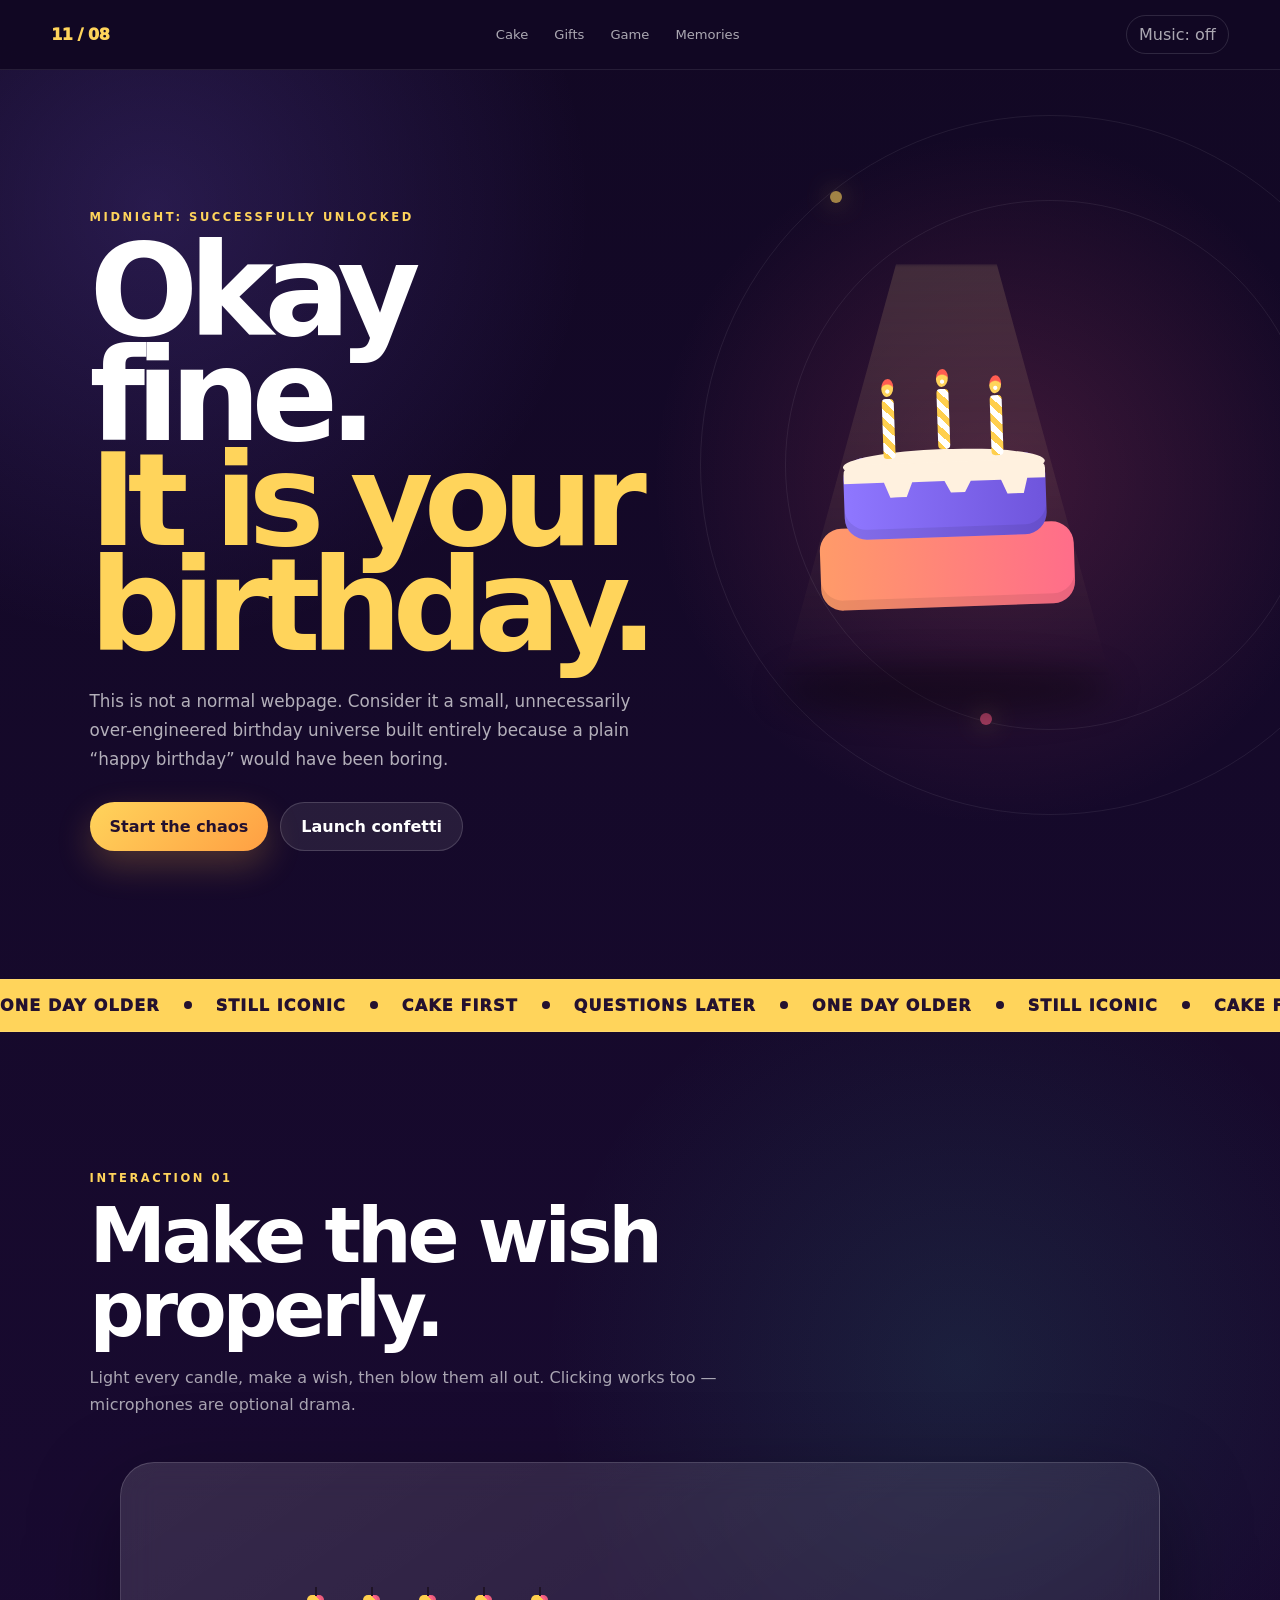
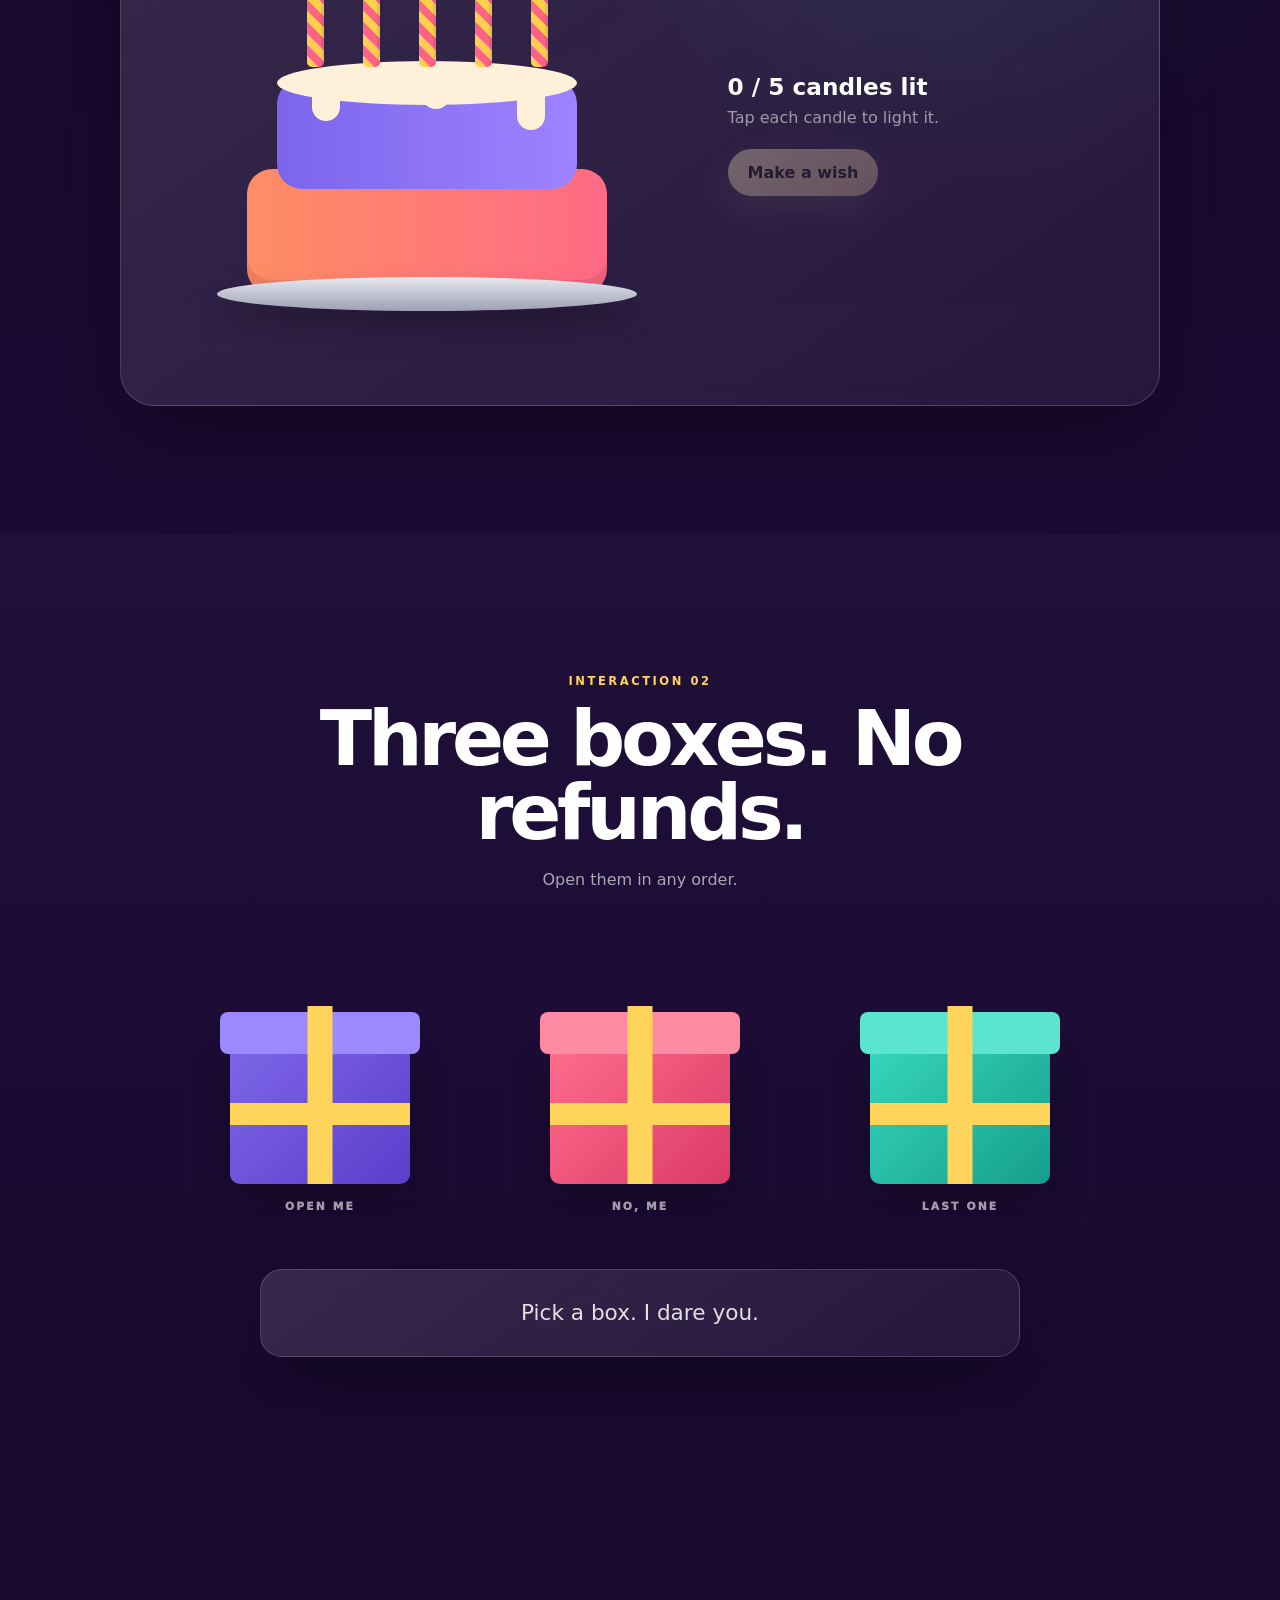
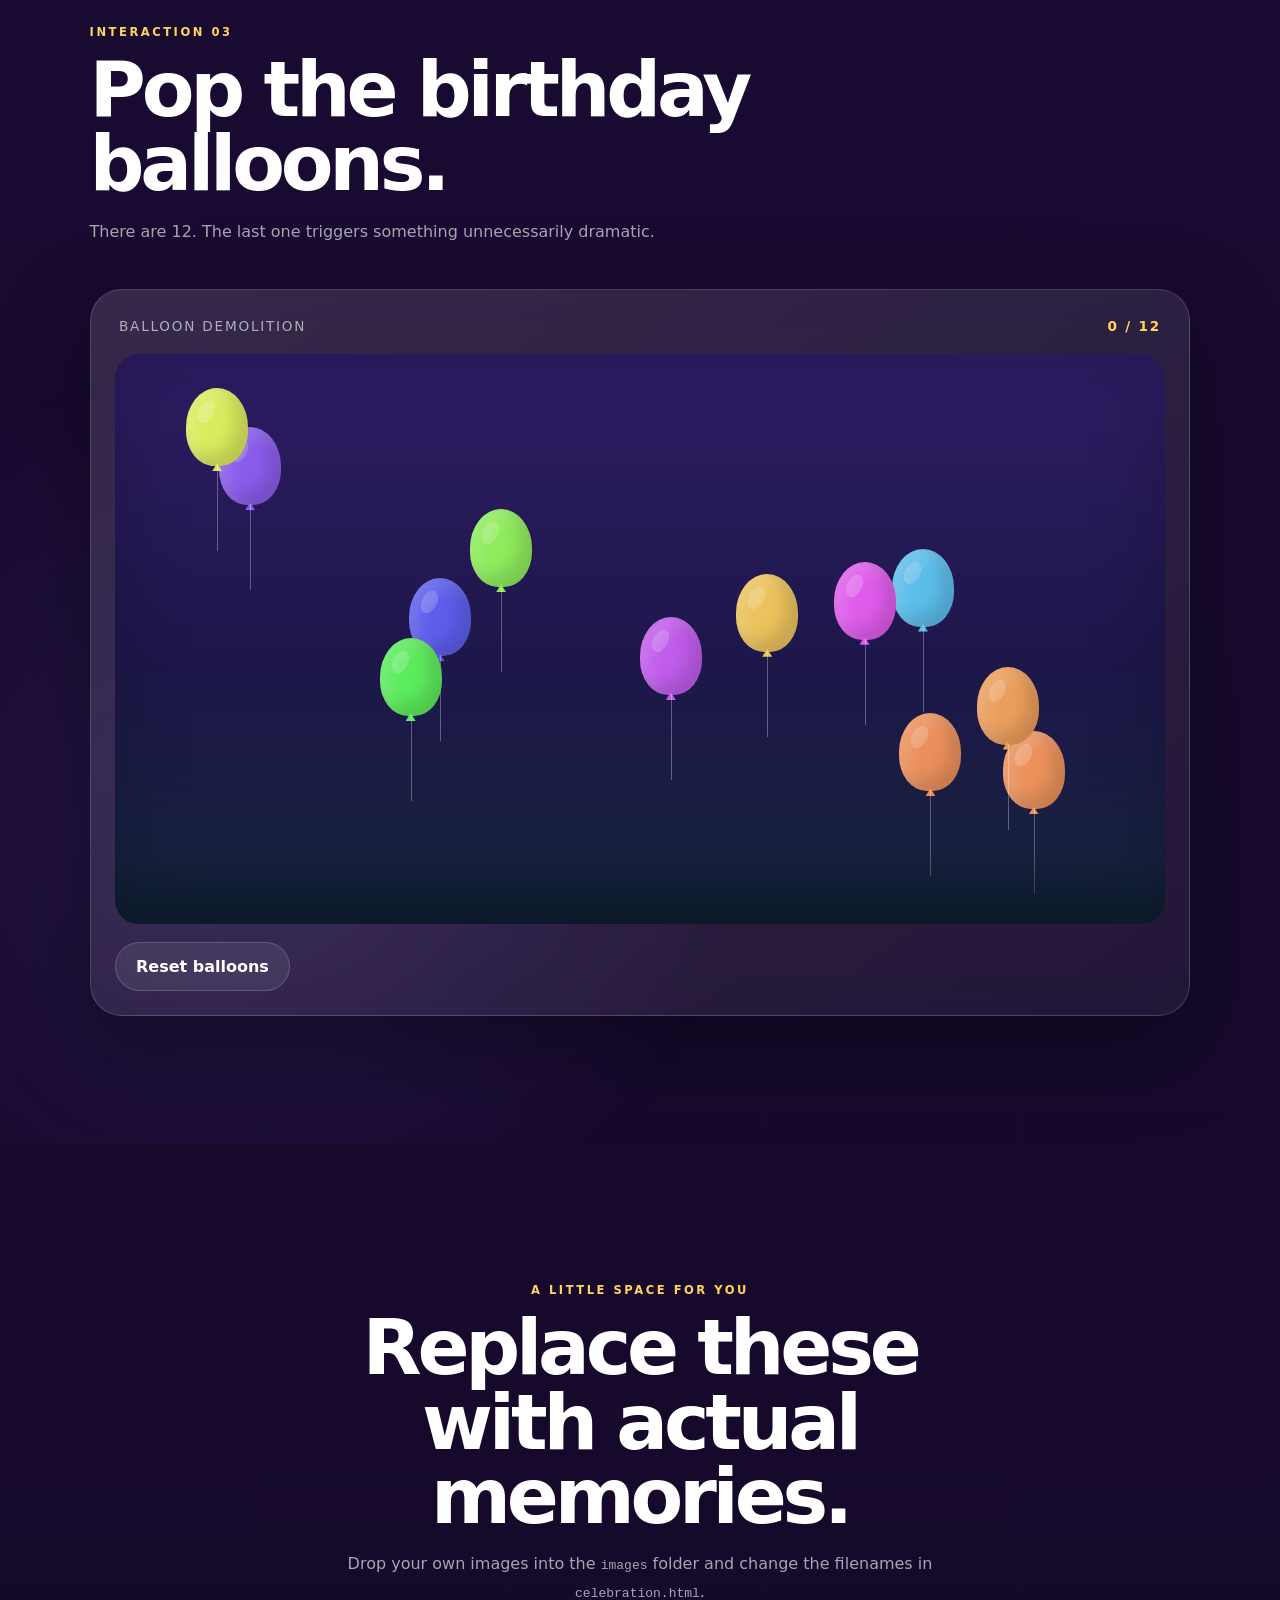
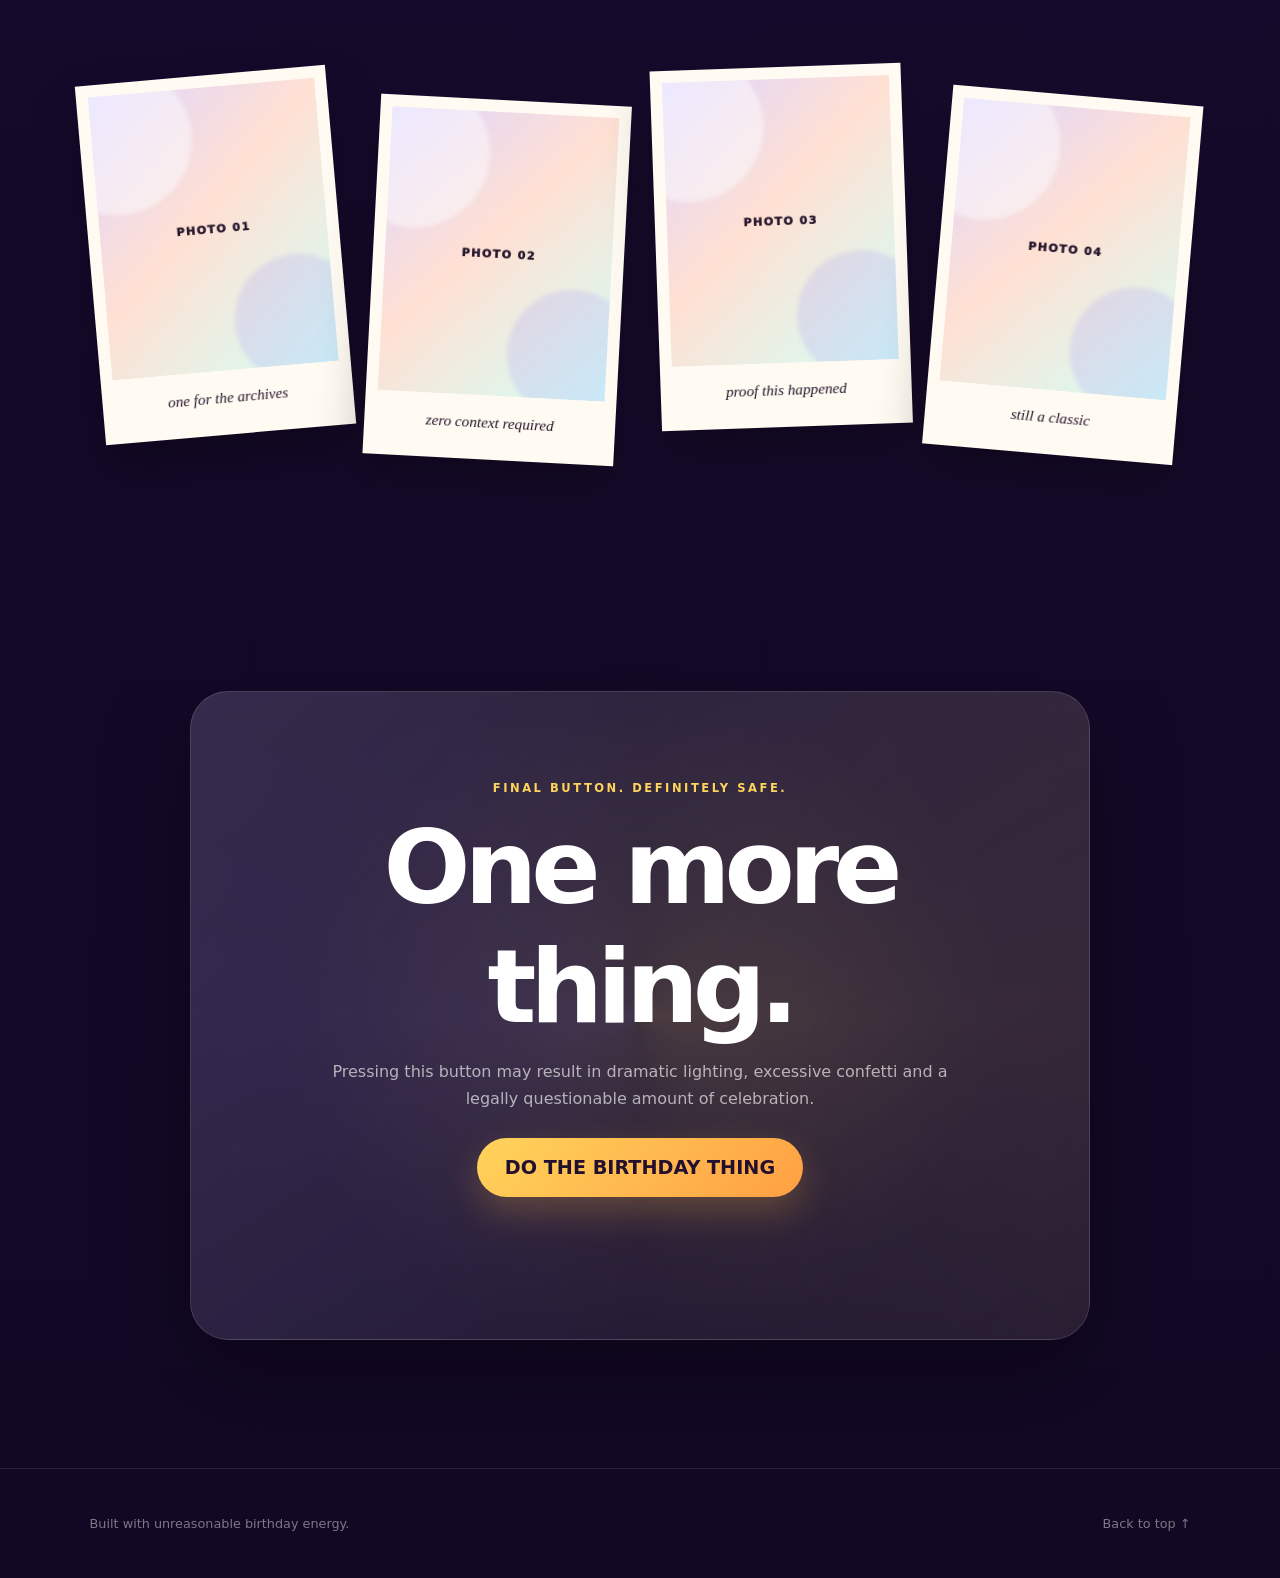
==== celebration.html @ d5729c31 "Add files via upload" ====
<!doctype html>
<html lang="en">
<head>
  <meta charset="utf-8" />
  <meta name="viewport" content="width=device-width, initial-scale=1" />
  <meta name="theme-color" content="#120824" />
  <title>Let's Celebrate</title>
  <link rel="stylesheet" href="styles.css" />
</head>
<body class="celebration-page">
  <canvas id="confettiCanvas" class="confetti-canvas" aria-hidden="true"></canvas>

  <div class="curtain" id="curtain" aria-hidden="true">
    <div class="curtain-panel curtain-panel--left"></div>
    <div class="curtain-panel curtain-panel--right"></div>
    <div class="curtain-center">
      <div class="curtain-badge">11 · 08 · 2026</div>
      <div class="curtain-title">THE PARTY IS READY</div>
    </div>
  </div>

  <header class="party-nav">
    <a class="mini-brand" href="#top">11 / 08</a>
    <nav>
      <a href="#cake">Cake</a>
      <a href="#gifts">Gifts</a>
      <a href="#game">Game</a>
      <a href="#memories">Memories</a>
    </nav>
    <button id="partyMusicButton" class="mini-music" type="button">Music: off</button>
  </header>

  <main id="top">
    <section class="hero-section section-pad">
      <div class="hero-orbit" aria-hidden="true">
        <span class="orbit-ring orbit-ring--1"></span>
        <span class="orbit-ring orbit-ring--2"></span>
        <span class="orbit-dot orbit-dot--1"></span>
        <span class="orbit-dot orbit-dot--2"></span>
        <span class="orbit-dot orbit-dot--3"></span>
      </div>
      <div class="hero-copy">
        <p class="eyebrow">MIDNIGHT: SUCCESSFULLY UNLOCKED</p>
        <h1>Okay fine.<br><span>It is your birthday.</span></h1>
        <p class="hero-text">This is not a normal webpage. Consider it a small, unnecessarily over-engineered birthday universe built entirely because a plain “happy birthday” would have been boring.</p>
        <div class="hero-actions">
          <a class="button button--primary" href="#cake">Start the chaos</a>
          <button class="button button--secondary" id="heroConfettiButton" type="button">Launch confetti</button>
        </div>
      </div>

      <div class="hero-cake-scene" aria-hidden="true">
        <div class="spotlight"></div>
        <div class="display-cake">
          <div class="cake-top"></div>
          <div class="cake-layer cake-layer--1"></div>
          <div class="cake-layer cake-layer--2"></div>
          <div class="cake-icing"></div>
          <div class="cake-candle candle-a"><i></i></div>
          <div class="cake-candle candle-b"><i></i></div>
          <div class="cake-candle candle-c"><i></i></div>
        </div>
        <div class="cake-shadow"></div>
      </div>
    </section>

    <section class="marquee-strip" aria-label="Birthday marquee">
      <div class="marquee-track">
        <span>ONE DAY OLDER</span><i></i><span>STILL ICONIC</span><i></i><span>CAKE FIRST</span><i></i><span>QUESTIONS LATER</span><i></i>
        <span>ONE DAY OLDER</span><i></i><span>STILL ICONIC</span><i></i><span>CAKE FIRST</span><i></i><span>QUESTIONS LATER</span><i></i>
      </div>
    </section>

    <section class="section-pad cake-section" id="cake">
      <div class="section-heading">
        <p class="eyebrow">INTERACTION 01</p>
        <h2>Make the wish properly.</h2>
        <p>Light every candle, make a wish, then blow them all out. Clicking works too — microphones are optional drama.</p>
      </div>

      <div class="interactive-cake-card glass-card">
        <div class="big-cake" id="bigCake" aria-label="Interactive birthday cake">
          <div class="big-cake-candles">
            <button class="interactive-candle" data-candle="0" aria-label="Candle 1"><span class="wick"></span><span class="flame"></span></button>
            <button class="interactive-candle" data-candle="1" aria-label="Candle 2"><span class="wick"></span><span class="flame"></span></button>
            <button class="interactive-candle" data-candle="2" aria-label="Candle 3"><span class="wick"></span><span class="flame"></span></button>
            <button class="interactive-candle" data-candle="3" aria-label="Candle 4"><span class="wick"></span><span class="flame"></span></button>
            <button class="interactive-candle" data-candle="4" aria-label="Candle 5"><span class="wick"></span><span class="flame"></span></button>
          </div>
          <div class="big-cake-top"></div>
          <div class="big-cake-middle"><span class="drip drip-1"></span><span class="drip drip-2"></span><span class="drip drip-3"></span></div>
          <div class="big-cake-bottom"></div>
          <div class="big-cake-plate"></div>
        </div>
        <div class="cake-controls">
          <div>
            <strong id="candleStatus">0 / 5 candles lit</strong>
            <span>Tap each candle to light it.</span>
          </div>
          <button class="button button--primary" id="wishButton" type="button" disabled>Make a wish</button>
        </div>
      </div>
    </section>

    <section class="section-pad gift-section" id="gifts">
      <div class="section-heading section-heading--center">
        <p class="eyebrow">INTERACTION 02</p>
        <h2>Three boxes. No refunds.</h2>
        <p>Open them in any order.</p>
      </div>

      <div class="gift-grid">
        <button class="reveal-gift" data-message="May this year bring you the kind of happiness that makes ordinary Tuesdays feel suspiciously good.">
          <span class="gift-lid"></span><span class="gift-box-body"></span><span class="gift-ribbon-v"></span><span class="gift-ribbon-h"></span>
          <span class="gift-label">OPEN ME</span>
        </button>
        <button class="reveal-gift" data-message="May every plan that deserves to work, work — and every terrible idea at least become a great story.">
          <span class="gift-lid"></span><span class="gift-box-body"></span><span class="gift-ribbon-v"></span><span class="gift-ribbon-h"></span>
          <span class="gift-label">NO, ME</span>
        </button>
        <button class="reveal-gift" data-message="And obviously: more cake, more trips, more wins, more laughter and significantly fewer boring people.">
          <span class="gift-lid"></span><span class="gift-box-body"></span><span class="gift-ribbon-v"></span><span class="gift-ribbon-h"></span>
          <span class="gift-label">LAST ONE</span>
        </button>
      </div>
      <div class="gift-message glass-card" id="giftMessage">Pick a box. I dare you.</div>
    </section>

    <section class="section-pad game-section" id="game">
      <div class="section-heading">
        <p class="eyebrow">INTERACTION 03</p>
        <h2>Pop the birthday balloons.</h2>
        <p>There are 12. The last one triggers something unnecessarily dramatic.</p>
      </div>
      <div class="balloon-game glass-card">
        <div class="game-topline"><span>Balloon demolition</span><strong id="popCounter">0 / 12</strong></div>
        <div id="balloonArena" class="balloon-arena" aria-label="Balloon popping game"></div>
        <button class="button button--secondary" id="resetBalloons" type="button">Reset balloons</button>
      </div>
    </section>

    <section class="section-pad memories-section" id="memories">
      <div class="section-heading section-heading--center">
        <p class="eyebrow">A LITTLE SPACE FOR YOU</p>
        <h2>Replace these with actual memories.</h2>
        <p>Drop your own images into the <code>images</code> folder and change the filenames in <code>celebration.html</code>.</p>
      </div>

      <div class="polaroid-wall">
        <figure class="polaroid tilt-card polaroid--1">
          <div class="photo-placeholder"><span>PHOTO 01</span></div>
          <figcaption>one for the archives</figcaption>
        </figure>
        <figure class="polaroid tilt-card polaroid--2">
          <div class="photo-placeholder"><span>PHOTO 02</span></div>
          <figcaption>zero context required</figcaption>
        </figure>
        <figure class="polaroid tilt-card polaroid--3">
          <div class="photo-placeholder"><span>PHOTO 03</span></div>
          <figcaption>proof this happened</figcaption>
        </figure>
        <figure class="polaroid tilt-card polaroid--4">
          <div class="photo-placeholder"><span>PHOTO 04</span></div>
          <figcaption>still a classic</figcaption>
        </figure>
      </div>
    </section>

    <section class="section-pad finale-section">
      <div class="finale-card glass-card">
        <p class="eyebrow">FINAL BUTTON. DEFINITELY SAFE.</p>
        <h2>One more thing.</h2>
        <p>Pressing this button may result in dramatic lighting, excessive confetti and a legally questionable amount of celebration.</p>
        <button class="button button--primary button--giant" id="finaleButton" type="button">DO THE BIRTHDAY THING</button>
        <div class="finale-message" id="finaleMessage" aria-live="polite"></div>
      </div>
    </section>
  </main>

  <footer class="party-footer">
    <span>Built with unreasonable birthday energy.</span>
    <a href="#top">Back to top ↑</a>
  </footer>

  <script src="config.js"></script>
  <script src="shared.js"></script>
  <script src="celebration.js"></script>
</body>
</html>
---- styles.css ----
:root{
  --bg:#120824;
  --bg2:#21134a;
  --paper:#fffaf2;
  --ink:#180e2a;
  --yellow:#ffd45b;
  --pink:#ff5d84;
  --purple:#8a6cff;
  --mint:#42dec4;
  --orange:#ff9357;
  --glass:rgba(255,255,255,.10);
  --line:rgba(255,255,255,.18);
  --shadow:0 30px 90px rgba(0,0,0,.35);
  --radius:28px;
}
*{box-sizing:border-box}
html{scroll-behavior:smooth}
body{margin:0;font-family:Inter,ui-sans-serif,system-ui,-apple-system,BlinkMacSystemFont,"Segoe UI",sans-serif;background:var(--bg);color:white;overflow-x:hidden}
button,a{font:inherit}
button{border:0}
a{color:inherit;text-decoration:none}
.no-scroll{overflow:hidden}
.ambient-canvas,.confetti-canvas{position:fixed;inset:0;pointer-events:none;z-index:2}
.confetti-canvas{z-index:90}
.glass-card{background:linear-gradient(145deg,rgba(255,255,255,.13),rgba(255,255,255,.055));border:1px solid rgba(255,255,255,.16);box-shadow:var(--shadow);backdrop-filter:blur(18px);-webkit-backdrop-filter:blur(18px)}
.eyebrow{font-size:.72rem;font-weight:900;letter-spacing:.22em;text-transform:uppercase;color:var(--yellow)}
.button{display:inline-flex;align-items:center;justify-content:center;gap:.75rem;border-radius:999px;padding:14px 20px;font-weight:850;cursor:pointer;transition:transform .2s ease,box-shadow .2s ease,opacity .2s ease,background .2s ease;position:relative;overflow:hidden}
.button:hover:not(:disabled){transform:translateY(-3px)}
.button:active:not(:disabled){transform:translateY(0) scale(.98)}
.button--primary{background:linear-gradient(135deg,var(--yellow),#ff9f43);color:#23102f;box-shadow:0 14px 35px rgba(255,181,65,.24)}
.button--secondary{background:rgba(255,255,255,.08);border:1px solid rgba(255,255,255,.16);color:white}
.button:disabled{opacity:.38;cursor:not-allowed;filter:saturate(.3)}
.button-dot{width:9px;height:9px;border-radius:50%;background:var(--pink);box-shadow:0 0 0 5px rgba(255,93,132,.12)}
.music-on .button-dot{background:var(--mint);box-shadow:0 0 0 5px rgba(66,222,196,.14),0 0 18px rgba(66,222,196,.6)}
.button-arrow{font-size:1.2em;transition:transform .2s ease}.button:hover .button-arrow{transform:translateX(4px)}

/* Landing */
.landing-page{min-height:100vh;background:radial-gradient(circle at 15% 20%,rgba(138,108,255,.28),transparent 35%),radial-gradient(circle at 85% 75%,rgba(255,93,132,.18),transparent 35%),linear-gradient(135deg,#0e071c,#171037 55%,#251052)}
.landing-page:before{content:"";position:fixed;inset:0;background-image:radial-gradient(rgba(255,255,255,.16) 1px,transparent 1px);background-size:28px 28px;mask-image:linear-gradient(to bottom,rgba(0,0,0,.45),transparent 80%)}
.landing-shell{min-height:100vh;display:grid;place-items:center;padding:32px;position:relative;z-index:5}
.countdown-card{width:min(900px,94vw);text-align:center;border-radius:34px;padding:clamp(30px,5vw,64px);position:relative;overflow:hidden}
.countdown-card:after{content:"";position:absolute;width:220px;height:220px;border-radius:50%;background:rgba(255,212,91,.15);filter:blur(45px);right:-70px;top:-70px;pointer-events:none}
.countdown-card h1{font-size:clamp(2.5rem,7vw,6.4rem);line-height:.92;margin:.25em auto .2em;max-width:12ch;letter-spacing:-.07em}
.subcopy{max-width:620px;margin:0 auto 30px;color:rgba(255,255,255,.7);font-size:clamp(.95rem,2vw,1.1rem);line-height:1.6}
.countdown{display:flex;justify-content:center;align-items:center;gap:10px;margin:26px auto 30px}
.time-card{width:min(145px,18vw);aspect-ratio:1/.95;border:1px solid rgba(255,255,255,.14);border-radius:22px;background:rgba(10,5,28,.42);display:flex;flex-direction:column;align-items:center;justify-content:center;box-shadow:inset 0 1px 0 rgba(255,255,255,.08)}
.time-card strong{font-size:clamp(2rem,6vw,4.4rem);line-height:1;font-variant-numeric:tabular-nums;letter-spacing:-.05em}.time-card span{margin-top:8px;text-transform:uppercase;letter-spacing:.17em;font-size:.63rem;color:rgba(255,255,255,.55);font-weight:800}
.time-separator{font-size:clamp(1.4rem,4vw,3rem);font-weight:900;color:var(--yellow);transform:translateY(-8px)}
.actions{display:flex;justify-content:center;gap:12px;flex-wrap:wrap}.lock-note{margin-top:22px;font-size:.78rem;color:rgba(255,255,255,.55);display:flex;align-items:center;justify-content:center;gap:8px}
.tiny-lock{width:9px;height:8px;border:1.5px solid currentColor;border-radius:2px;position:relative}.tiny-lock:before{content:"";position:absolute;width:6px;height:6px;border:1.5px solid currentColor;border-bottom:0;border-radius:6px 6px 0 0;left:0;right:0;margin:auto;top:-7px}.live-dot{width:7px;height:7px;background:var(--mint);border-radius:50%;box-shadow:0 0 14px var(--mint)}
.locked-shake{animation:shake .4s ease}@keyframes shake{25%{transform:translateX(-5px)}50%{transform:translateX(5px)}75%{transform:translateX(-3px)}}
.mouse-hint{position:absolute;bottom:22px;left:50%;transform:translateX(-50%);font-size:.65rem;text-transform:uppercase;letter-spacing:.16em;color:rgba(255,255,255,.38);display:flex;align-items:center;gap:10px}.mouse-hint i{width:40px;height:1px;background:currentColor;position:relative}.mouse-hint i:after{content:"";position:absolute;width:5px;height:5px;border-top:1px solid currentColor;border-right:1px solid currentColor;right:0;top:-2px;transform:rotate(45deg)}
.decor-layer{position:fixed;inset:0;pointer-events:none;overflow:hidden}.decor-layer--back{z-index:1}.decor-layer--front{z-index:7}.balloon{position:absolute;width:70px;height:84px;border-radius:50% 50% 46% 46%;box-shadow:inset -14px -12px 20px rgba(0,0,0,.15),inset 12px 10px 20px rgba(255,255,255,.15);animation:float 7s ease-in-out infinite}.balloon:after{content:"";position:absolute;width:2px;height:120px;background:rgba(255,255,255,.25);left:50%;top:82px;transform-origin:top;animation:stringSway 3s ease-in-out infinite}.balloon span{position:absolute;width:12px;height:8px;bottom:-5px;left:50%;transform:translateX(-50%);background:inherit;clip-path:polygon(50% 0,100% 100%,0 100%)}.balloon--a{background:#ff5d84;left:4%;top:12%;transform:rotate(-8deg)}.balloon--b{background:#8a6cff;right:5%;top:15%;animation-delay:-2s}.balloon--c{background:#42dec4;left:8%;bottom:8%;animation-delay:-4s;scale:.78}.balloon--d{background:#ffd45b;right:8%;bottom:5%;animation-delay:-1s;scale:.85}@keyframes float{0%,100%{translate:0 0}50%{translate:0 -22px}}@keyframes stringSway{0%,100%{transform:rotate(-4deg)}50%{transform:rotate(6deg)}}
.ribbon{position:absolute;width:14px;height:260px;border-radius:50%;border-left:4px solid currentColor;transform:rotate(20deg)}.ribbon--a{color:var(--yellow);left:18%;top:-70px}.ribbon--b{color:var(--mint);right:18%;bottom:-70px;transform:rotate(205deg)}
.party-hat{position:absolute;width:70px;height:90px;background:linear-gradient(135deg,var(--yellow),var(--orange));clip-path:polygon(50% 0,100% 100%,0 100%);right:20%;top:4%;transform:rotate(18deg);opacity:.8}.party-hat:after{content:"";position:absolute;bottom:5px;left:8px;right:8px;height:10px;border-radius:10px;background:var(--pink)}.party-hat i{position:absolute;width:18px;height:18px;background:white;border-radius:50%;left:26px;top:6px}
.gift{position:absolute;width:70px;height:58px;background:var(--purple);bottom:12%;left:18%;border-radius:5px;transform:rotate(-10deg);box-shadow:0 12px 30px rgba(0,0,0,.2)}.gift:before{content:"";position:absolute;left:-5px;right:-5px;height:12px;top:-9px;background:#a998ff;border-radius:4px}.gift i{position:absolute;width:10px;height:100%;background:var(--yellow);left:30px}.gift b{position:absolute;width:100%;height:9px;background:var(--yellow);top:24px}.gift--b{left:auto;right:15%;top:43%;bottom:auto;background:var(--pink);transform:rotate(11deg) scale(.8)}
.streamer{position:absolute;width:150px;height:150px;border:8px solid transparent;border-top-color:currentColor;border-radius:50%;opacity:.5}.streamer--a{left:-40px;top:45%;color:var(--pink);transform:rotate(65deg)}.streamer--b{right:-50px;top:38%;color:var(--mint);transform:rotate(-20deg)}.streamer--c{left:45%;bottom:-100px;color:var(--yellow)}

/* Celebration nav & curtain */
.celebration-page{background:linear-gradient(180deg,#120824 0%,#1b0b35 35%,#120824 100%)}
.curtain{position:fixed;inset:0;z-index:1000;display:grid;place-items:center;overflow:hidden;background:#13051e}.curtain-panel{position:absolute;top:0;bottom:0;width:51%;background:repeating-linear-gradient(90deg,#6c1036 0 12%,#8f1747 12% 24%,#5d0d30 24% 36%);box-shadow:inset -20px 0 50px rgba(0,0,0,.35);transition:transform 1.4s cubic-bezier(.75,0,.18,1)}.curtain-panel--left{left:0}.curtain-panel--right{right:0;transform:scaleX(-1)}.curtain.open .curtain-panel--left{transform:translateX(-100%)}.curtain.open .curtain-panel--right{transform:scaleX(-1) translateX(-100%)}.curtain-center{z-index:2;text-align:center;transition:opacity .5s ease .35s,transform .5s ease .35s}.curtain.open .curtain-center{opacity:0;transform:scale(.9)}.curtain-badge{display:inline-block;border:1px solid rgba(255,255,255,.35);border-radius:999px;padding:8px 12px;font-size:.7rem;letter-spacing:.18em}.curtain-title{font-weight:950;font-size:clamp(2rem,6vw,5rem);letter-spacing:-.05em;margin-top:15px}
.party-nav{position:sticky;top:0;z-index:70;height:70px;display:flex;align-items:center;justify-content:space-between;padding:0 clamp(18px,4vw,56px);background:rgba(18,8,36,.7);border-bottom:1px solid rgba(255,255,255,.09);backdrop-filter:blur(18px)}.party-nav nav{display:flex;gap:26px}.party-nav nav a{font-size:.82rem;color:rgba(255,255,255,.65);transition:color .2s}.party-nav nav a:hover{color:white}.mini-brand{font-weight:950;letter-spacing:-.03em;color:var(--yellow)}.mini-music{background:transparent;color:rgba(255,255,255,.65);cursor:pointer;padding:9px 12px;border:1px solid rgba(255,255,255,.13);border-radius:999px}.mini-music.active{color:var(--mint);border-color:rgba(66,222,196,.45)}
.section-pad{padding:clamp(70px,10vw,135px) clamp(22px,7vw,100px);position:relative}.section-heading{max-width:720px;margin-bottom:44px}.section-heading--center{text-align:center;margin-left:auto;margin-right:auto}.section-heading h2{font-size:clamp(2.4rem,6vw,5.5rem);line-height:.97;letter-spacing:-.055em;margin:.18em 0}.section-heading p:not(.eyebrow){color:rgba(255,255,255,.63);line-height:1.7;max-width:650px}.section-heading--center p:not(.eyebrow){margin-left:auto;margin-right:auto}

/* Hero */
.hero-section{min-height:calc(100vh - 70px);display:grid;grid-template-columns:1.08fr .92fr;align-items:center;gap:40px;overflow:hidden;background:radial-gradient(circle at 78% 45%,rgba(255,93,132,.18),transparent 31%),radial-gradient(circle at 12% 15%,rgba(138,108,255,.18),transparent 32%)}.hero-copy{position:relative;z-index:3}.hero-copy h1{font-size:clamp(4rem,10vw,9rem);line-height:.82;letter-spacing:-.075em;margin:.12em 0 .22em;max-width:9ch}.hero-copy h1 span{color:var(--yellow)}.hero-text{max-width:650px;color:rgba(255,255,255,.68);line-height:1.72;font-size:1.05rem}.hero-actions{display:flex;gap:12px;flex-wrap:wrap;margin-top:28px}.hero-cake-scene{height:520px;position:relative;display:grid;place-items:center}.spotlight{position:absolute;width:420px;height:520px;background:linear-gradient(to bottom,rgba(255,222,148,.15),transparent 80%);clip-path:polygon(38% 0,62% 0,96% 100%,4% 100%);filter:blur(2px)}.display-cake{width:310px;height:230px;position:relative;transform:rotate(-2deg);animation:cakeBob 4s ease-in-out infinite}.cake-layer{position:absolute;left:28px;right:28px;height:82px;background:linear-gradient(90deg,#ff9b69,#ff6d8a);border-radius:22px;box-shadow:inset 0 -10px 0 rgba(0,0,0,.08)}.cake-layer--1{bottom:32px}.cake-layer--2{bottom:102px;left:54px;right:54px;background:linear-gradient(90deg,#8f77ff,#6f55dc)}.cake-top{position:absolute;left:54px;right:54px;bottom:160px;height:30px;background:#fff1df;border-radius:50%;z-index:3}.cake-icing{position:absolute;left:54px;right:54px;bottom:143px;height:34px;background:#fff1df;z-index:4;border-radius:10px 10px 18px 18px;clip-path:polygon(0 0,100% 0,100% 55%,91% 55%,89% 100%,81% 100%,78% 58%,63% 58%,60% 90%,53% 90%,50% 56%,34% 56%,31% 100%,23% 100%,20% 55%,0 55%)}.cake-candle{position:absolute;width:12px;height:60px;background:repeating-linear-gradient(45deg,#ffcf4d 0 6px,#fff 6px 12px);bottom:182px;border-radius:4px;z-index:5}.cake-candle i{position:absolute;width:12px;height:18px;background:radial-gradient(circle at 50% 70%,#fff 0 12%,#ffd45b 18% 45%,#ff5d51 55% 100%);border-radius:55% 45% 55% 45%;top:-20px;animation:flame .7s ease-in-out infinite alternate}.candle-a{left:95px}.candle-b{left:150px;bottom:190px}.candle-c{right:95px}.cake-shadow{position:absolute;width:330px;height:50px;border-radius:50%;background:rgba(0,0,0,.35);filter:blur(16px);bottom:70px}.hero-orbit{position:absolute;right:-120px;top:5%;width:700px;height:700px;opacity:.6}.orbit-ring{position:absolute;inset:0;border:1px solid rgba(255,255,255,.12);border-radius:50%}.orbit-ring--2{inset:85px}.orbit-dot{position:absolute;width:12px;height:12px;border-radius:50%;background:var(--yellow);box-shadow:0 0 24px rgba(255,212,91,.7)}.orbit-dot--1{top:76px;left:130px}.orbit-dot--2{right:82px;top:270px;background:var(--mint)}.orbit-dot--3{bottom:90px;left:280px;background:var(--pink)}@keyframes cakeBob{50%{transform:rotate(1deg) translateY(-12px)}}@keyframes flame{to{transform:scale(.88) rotate(6deg)}}
.marquee-strip{overflow:hidden;border-top:1px solid rgba(255,255,255,.1);border-bottom:1px solid rgba(255,255,255,.1);background:var(--yellow);color:#24112f}.marquee-track{width:max-content;display:flex;align-items:center;gap:24px;padding:16px 0;animation:marquee 18s linear infinite;font-weight:950;letter-spacing:.07em}.marquee-track i{width:8px;height:8px;border-radius:50%;background:#24112f}@keyframes marquee{to{transform:translateX(-50%)}}

/* Cake interaction */
.cake-section{background:radial-gradient(circle at 75% 30%,rgba(66,222,196,.1),transparent 34%)}.interactive-cake-card{max-width:1040px;margin:auto;border-radius:34px;padding:clamp(24px,5vw,56px);display:grid;grid-template-columns:1fr .75fr;align-items:center;gap:50px}.big-cake{height:430px;position:relative;display:flex;justify-content:center;align-items:flex-end}.big-cake-bottom,.big-cake-middle,.big-cake-top{position:absolute;left:50%;transform:translateX(-50%);border-radius:25px}.big-cake-bottom{width:360px;height:125px;bottom:55px;background:linear-gradient(90deg,#ff8d65,#ff6a85);box-shadow:inset 0 -14px 0 rgba(0,0,0,.08)}.big-cake-middle{width:300px;height:110px;bottom:160px;background:linear-gradient(90deg,#7c65ed,#9d83ff);z-index:2}.big-cake-top{width:300px;height:44px;bottom:244px;background:#fff0da;border-radius:50%;z-index:3}.big-cake-plate{position:absolute;width:420px;height:34px;border-radius:50%;bottom:38px;background:linear-gradient(#e8e8ef,#9ea0b5);box-shadow:0 18px 30px rgba(0,0,0,.25)}.drip{position:absolute;top:0;background:#fff0da;width:28px;border-radius:0 0 16px 16px}.drip-1{left:35px;height:42px}.drip-2{left:145px;height:30px}.drip-3{right:32px;height:51px}.big-cake-candles{position:absolute;left:50%;transform:translateX(-50%);bottom:282px;width:280px;height:90px;display:flex;align-items:end;justify-content:space-around;z-index:5}.interactive-candle{width:17px;height:72px;background:repeating-linear-gradient(45deg,#ffcf4d 0 8px,#ff6487 8px 16px);border-radius:5px;position:relative;cursor:pointer;box-shadow:inset -3px 0 rgba(0,0,0,.08)}.wick{position:absolute;width:2px;height:9px;background:#201426;top:-8px;left:50%}.flame{position:absolute;width:19px;height:28px;left:50%;top:-34px;transform:translateX(-50%) scale(0);opacity:0;background:radial-gradient(circle at 50% 70%,#fff 0 11%,#ffd85c 17% 45%,#ff603f 55% 100%);border-radius:65% 35% 60% 40%;transition:.2s}.interactive-candle.lit .flame{opacity:1;transform:translateX(-50%) scale(1);animation:interactiveFlame .55s ease-in-out infinite alternate;box-shadow:0 0 22px rgba(255,168,66,.8)}@keyframes interactiveFlame{to{transform:translateX(-50%) scale(.88) rotate(5deg)}}.cake-controls{display:flex;flex-direction:column;align-items:flex-start;gap:22px}.cake-controls div{display:flex;flex-direction:column;gap:8px}.cake-controls strong{font-size:1.45rem}.cake-controls span{color:rgba(255,255,255,.55)}

/* Gifts */
.gift-section{background:linear-gradient(180deg,rgba(255,255,255,.025),transparent)}.gift-grid{display:grid;grid-template-columns:repeat(3,minmax(180px,260px));gap:clamp(25px,5vw,60px);justify-content:center;margin:70px auto}.reveal-gift{height:235px;background:transparent;position:relative;cursor:pointer;perspective:800px;transition:transform .25s}.reveal-gift:hover{transform:translateY(-8px) rotate(-1deg)}.gift-box-body{position:absolute;width:180px;height:140px;left:50%;bottom:15px;transform:translateX(-50%);border-radius:10px;background:linear-gradient(135deg,#7d66e7,#5b3fcc);box-shadow:0 22px 40px rgba(0,0,0,.25)}.reveal-gift:nth-child(2) .gift-box-body{background:linear-gradient(135deg,#ff6d8c,#da3b67)}.reveal-gift:nth-child(3) .gift-box-body{background:linear-gradient(135deg,#37d5bc,#159f8c)}.gift-lid{position:absolute;width:200px;height:42px;background:#9c89ff;left:50%;bottom:145px;transform:translateX(-50%);border-radius:8px;z-index:5;transform-origin:20% 100%;transition:transform .5s cubic-bezier(.2,.9,.2,1.3)}.reveal-gift:nth-child(2) .gift-lid{background:#ff8aa3}.reveal-gift:nth-child(3) .gift-lid{background:#5be5d0}.reveal-gift.open .gift-lid{transform:translateX(-50%) translateY(-70px) rotate(-20deg)}.gift-ribbon-v{position:absolute;width:25px;height:178px;background:var(--yellow);left:50%;bottom:15px;transform:translateX(-50%);z-index:6}.gift-ribbon-h{position:absolute;width:180px;height:22px;background:var(--yellow);left:50%;bottom:74px;transform:translateX(-50%);z-index:6}.gift-label{position:absolute;bottom:-14px;left:50%;transform:translateX(-50%);font-size:.67rem;font-weight:950;letter-spacing:.2em;color:rgba(255,255,255,.6)}.gift-message{max-width:760px;margin:0 auto;border-radius:22px;padding:26px;text-align:center;font-size:clamp(1rem,2.5vw,1.35rem);line-height:1.6;color:rgba(255,255,255,.86)}.message-pop{animation:messagePop .45s ease}@keyframes messagePop{50%{transform:scale(1.025);border-color:rgba(255,212,91,.45)}}

/* Balloon game */
.game-section{background:radial-gradient(circle at 20% 75%,rgba(138,108,255,.13),transparent 35%)}.balloon-game{border-radius:32px;padding:24px;max-width:1100px;margin:auto}.game-topline{display:flex;justify-content:space-between;padding:4px 4px 20px;color:rgba(255,255,255,.62);font-size:.85rem;text-transform:uppercase;letter-spacing:.13em}.game-topline strong{color:var(--yellow)}.balloon-arena{height:min(570px,65vh);min-height:420px;border-radius:24px;position:relative;overflow:hidden;background:linear-gradient(180deg,#2e1c64 0%,#1d174a 55%,#16243b 100%);box-shadow:inset 0 0 80px rgba(0,0,0,.2);margin-bottom:18px}.balloon-arena:after{content:"";position:absolute;left:0;right:0;bottom:0;height:70px;background:linear-gradient(to top,rgba(10,24,40,.9),transparent);pointer-events:none}.game-balloon{position:absolute;left:var(--x);top:var(--y);width:62px;height:78px;border-radius:50% 50% 45% 45%;background:hsl(var(--hue) 78% 64%);box-shadow:inset -12px -10px 16px rgba(0,0,0,.15),inset 10px 9px 15px rgba(255,255,255,.16);cursor:crosshair;animation:gameFloat 3.6s ease-in-out infinite var(--delay);transition:opacity .16s,transform .16s}.game-balloon:before{content:"";position:absolute;width:10px;height:8px;left:50%;bottom:-5px;transform:translateX(-50%);background:inherit;clip-path:polygon(50% 0,100% 100%,0 100%)}.game-balloon:after{content:"";position:absolute;width:1px;height:86px;background:rgba(255,255,255,.3);left:50%;top:77px}.game-balloon span{position:absolute;width:15px;height:24px;border-radius:50%;background:rgba(255,255,255,.18);left:13px;top:12px;transform:rotate(28deg)}.game-balloon.popped{animation:none;transform:scale(1.5);opacity:0;pointer-events:none}@keyframes gameFloat{50%{translate:0 -18px;rotate:2deg}}

/* Memories */
.memories-section{overflow:hidden}.polaroid-wall{display:grid;grid-template-columns:repeat(4,1fr);gap:clamp(16px,3vw,32px);max-width:1200px;margin:70px auto 0;perspective:1100px}.polaroid{background:#fffaf2;color:#25162c;padding:12px 12px 28px;margin:0;box-shadow:0 25px 45px rgba(0,0,0,.28);transition:transform .18s ease;transform-style:preserve-3d}.polaroid--1{transform:rotate(-5deg)}.polaroid--2{transform:rotate(3deg) translateY(25px)}.polaroid--3{transform:rotate(-2deg) translateY(-8px)}.polaroid--4{transform:rotate(5deg) translateY(20px)}.photo-placeholder{aspect-ratio:4/5;background:linear-gradient(135deg,#ded6ff,#ffe0d3 45%,#d4fff6);display:grid;place-items:center;position:relative;overflow:hidden}.photo-placeholder:before,.photo-placeholder:after{content:"";position:absolute;border-radius:50%;filter:blur(2px)}.photo-placeholder:before{width:150px;height:150px;background:rgba(255,255,255,.45);left:-50px;top:-30px}.photo-placeholder:after{width:130px;height:130px;background:rgba(138,108,255,.15);right:-30px;bottom:-20px}.photo-placeholder span{font-weight:950;letter-spacing:.12em;font-size:.7rem;z-index:2}.polaroid figcaption{text-align:center;margin-top:18px;font-family:Georgia,serif;font-style:italic;font-size:.95rem}

/* Finale */
.finale-section{min-height:85vh;display:grid;place-items:center;background:radial-gradient(circle,rgba(255,212,91,.10),transparent 45%)}.finale-card{max-width:900px;border-radius:38px;padding:clamp(36px,7vw,78px);text-align:center;overflow:hidden;position:relative}.finale-card:before{content:"";position:absolute;inset:-40%;background:conic-gradient(from 0deg,transparent,rgba(255,212,91,.08),transparent,rgba(138,108,255,.08),transparent);animation:spin 12s linear infinite}.finale-card>*{position:relative}.finale-card h2{font-size:clamp(3rem,8vw,7rem);margin:.12em 0;letter-spacing:-.06em}.finale-card p:not(.eyebrow){color:rgba(255,255,255,.64);line-height:1.7;max-width:650px;margin:0 auto 26px}.button--giant{font-size:clamp(1rem,2vw,1.2rem);padding:18px 28px}.finale-message{margin-top:28px;font-weight:900;font-size:clamp(1rem,2.5vw,1.4rem);color:var(--yellow);min-height:1.6em}.finale-active .finale-card{animation:finalePulse 1s ease-in-out infinite alternate}.finale-active:before{content:"";position:fixed;inset:0;pointer-events:none;z-index:80;background:radial-gradient(circle at 20% 30%,rgba(255,93,132,.13),transparent 25%),radial-gradient(circle at 80% 40%,rgba(66,222,196,.11),transparent 25%),radial-gradient(circle at 50% 70%,rgba(255,212,91,.09),transparent 30%);animation:partyLights .7s linear infinite alternate}@keyframes spin{to{transform:rotate(1turn)}}@keyframes finalePulse{to{box-shadow:0 0 90px rgba(255,212,91,.17),0 30px 90px rgba(0,0,0,.35)}}@keyframes partyLights{to{filter:hue-rotate(65deg)}}
.party-footer{min-height:110px;border-top:1px solid rgba(255,255,255,.1);display:flex;align-items:center;justify-content:space-between;padding:0 clamp(22px,7vw,100px);color:rgba(255,255,255,.45);font-size:.8rem}.party-footer a:hover{color:white}

@media (max-width:900px){
  .hero-section{grid-template-columns:1fr;padding-top:90px}.hero-cake-scene{height:390px;order:-1}.display-cake{transform:scale(.78)}.interactive-cake-card{grid-template-columns:1fr}.cake-controls{align-items:center;text-align:center}.polaroid-wall{grid-template-columns:repeat(2,1fr)}.party-nav nav{display:none}
}
@media (max-width:620px){
  .landing-shell{padding:18px}.countdown-card{padding:34px 17px}.countdown{gap:5px}.time-card{width:20vw;border-radius:14px}.time-separator{font-size:1.2rem}.time-card span{font-size:.48rem;letter-spacing:.1em}.actions{flex-direction:column}.actions .button{width:100%}.decor-layer{opacity:.65}.gift-grid{grid-template-columns:1fr;gap:60px}.reveal-gift{margin:auto;width:240px}.polaroid-wall{grid-template-columns:1fr 1fr;gap:14px}.polaroid{padding:8px 8px 20px}.section-pad{padding-left:18px;padding-right:18px}.big-cake{transform:scale(.8);margin:-30px -40px}.balloon-arena{min-height:500px}.party-footer{flex-direction:column;justify-content:center;gap:12px;text-align:center}.hero-cake-scene{height:310px}.hero-orbit{scale:.7;right:-280px}.display-cake{scale:.73}.spotlight{scale:.7}.mouse-hint{display:none}
}
@media (prefers-reduced-motion:reduce){*{scroll-behavior:auto!important;animation-duration:.01ms!important;animation-iteration-count:1!important;transition-duration:.01ms!important}}
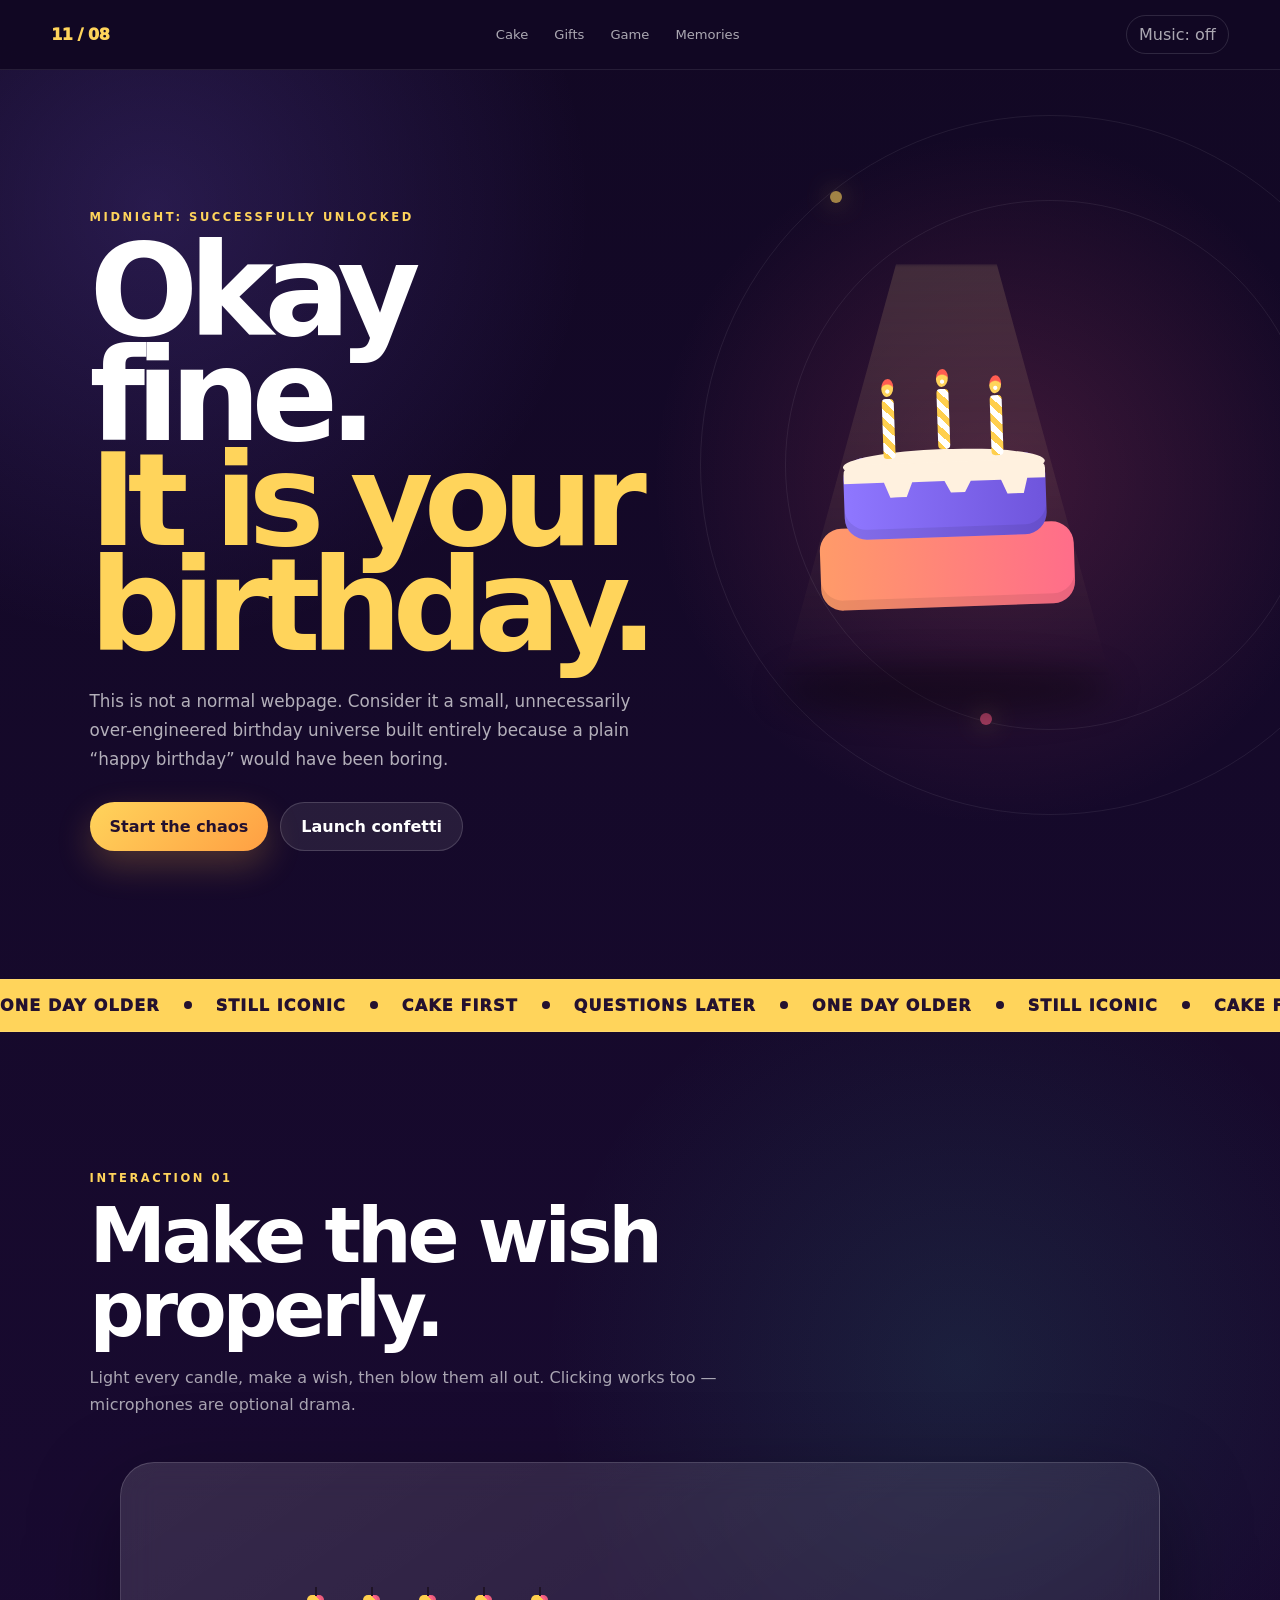
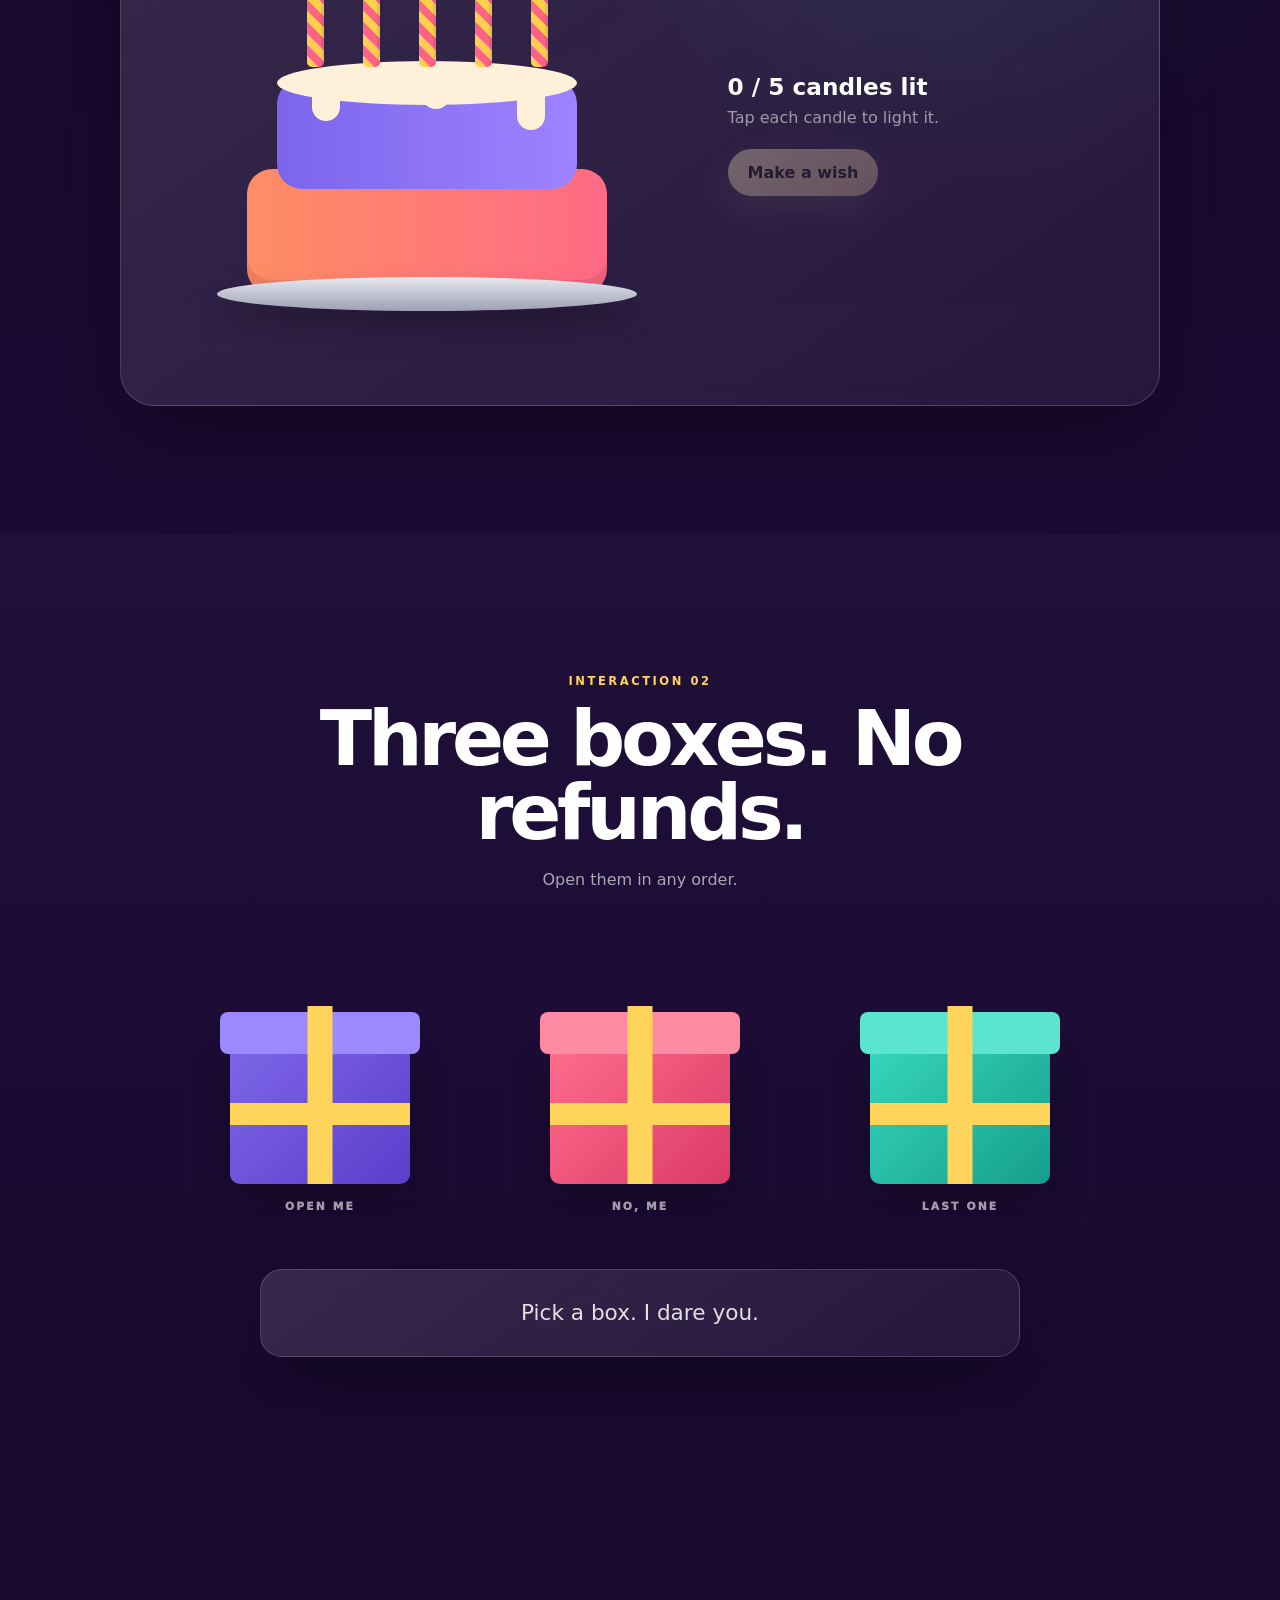
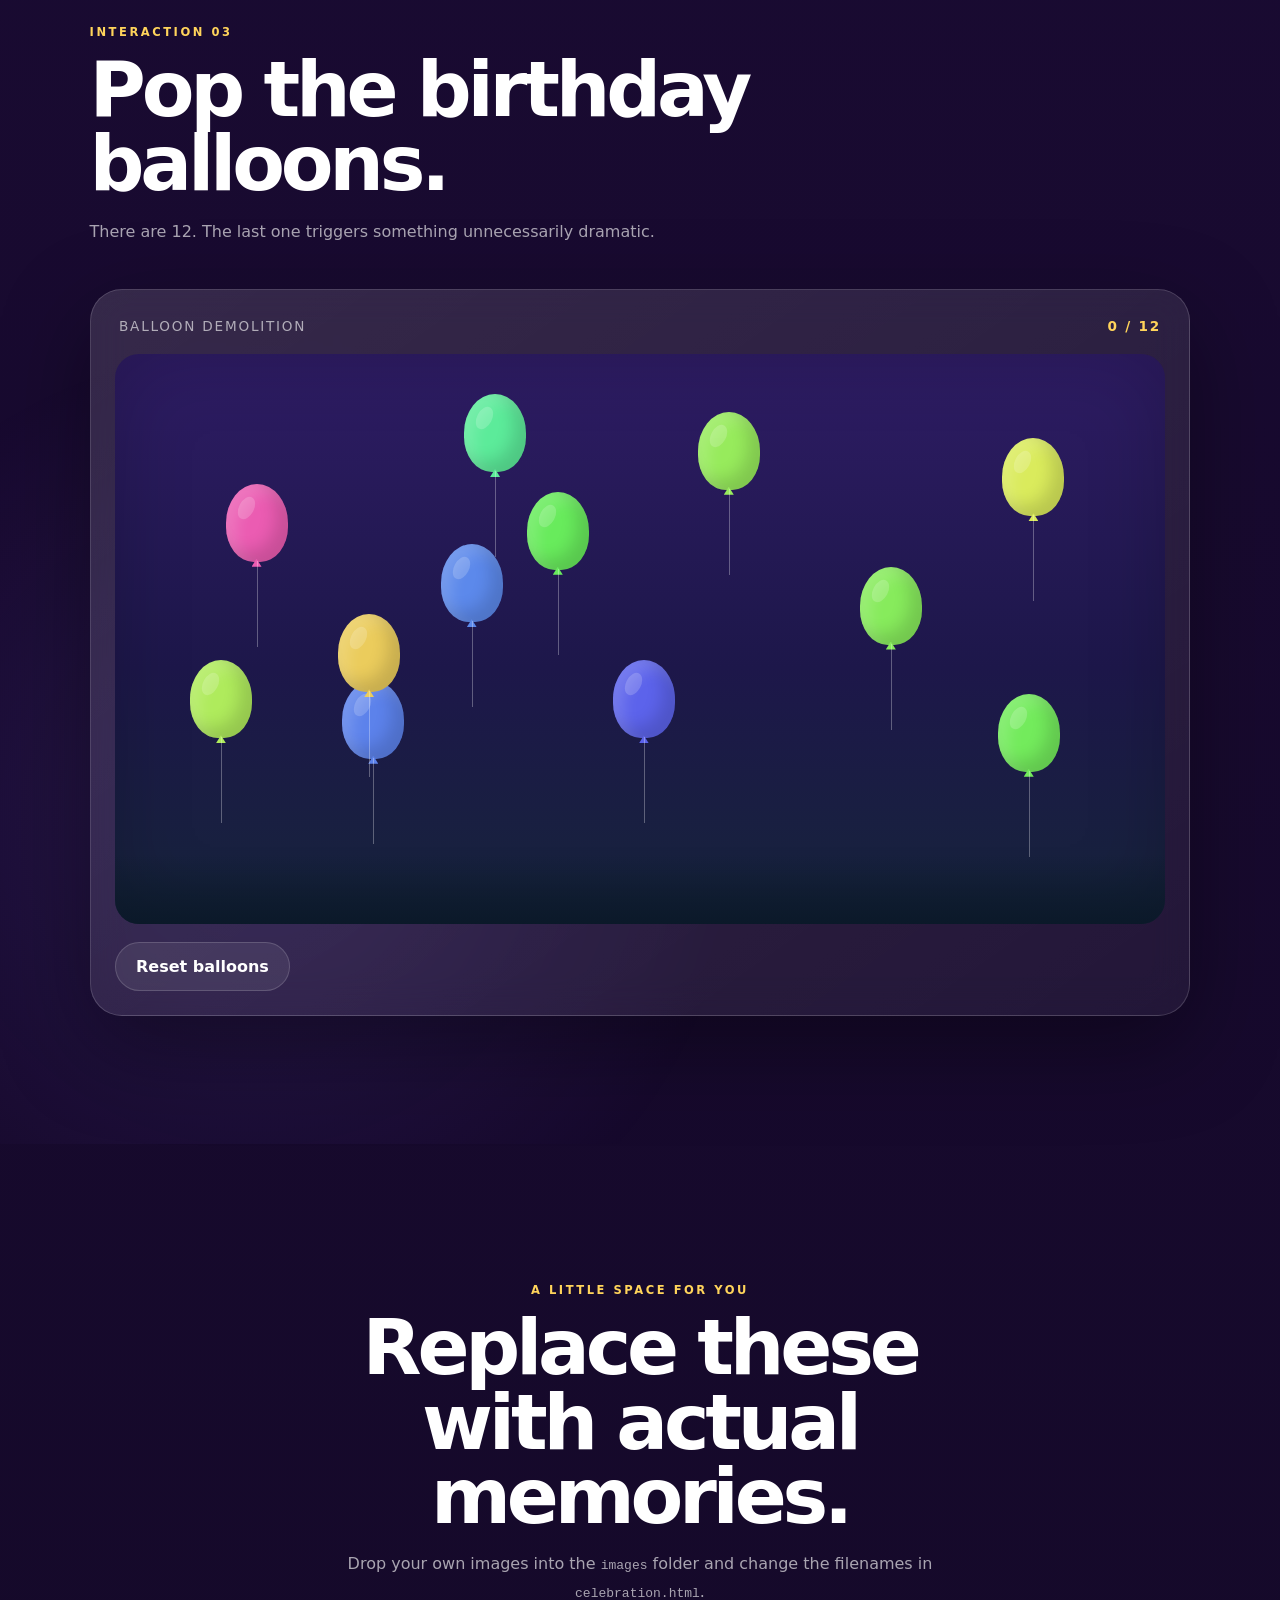
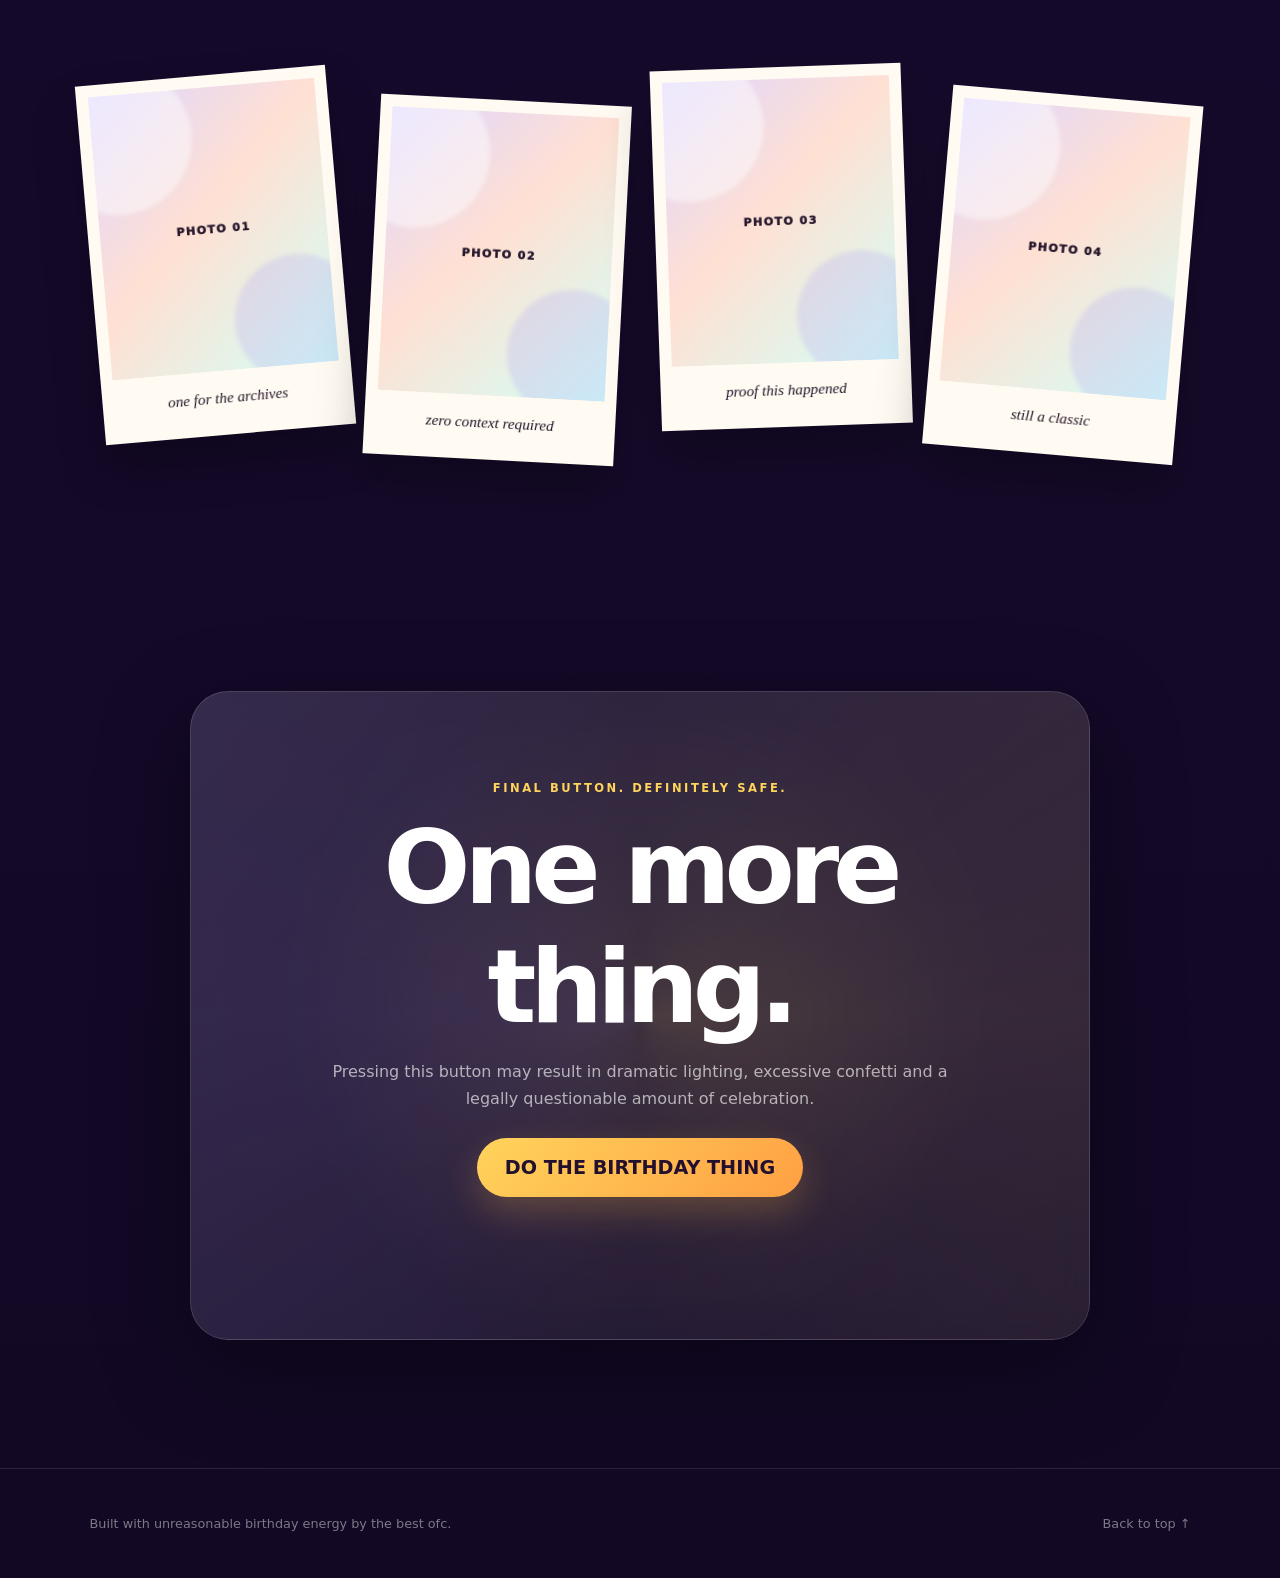
==== commit 4a407d04: "Update celebration.html" ====
--- a/celebration.html
+++ b/celebration.html
@@ -178,7 +178,7 @@
   </main>
 
   <footer class="party-footer">
-    <span>Built with unreasonable birthday energy.</span>
+    <span>Built with unreasonable birthday energy by the best ofc.</span>
     <a href="#top">Back to top ↑</a>
   </footer>
 
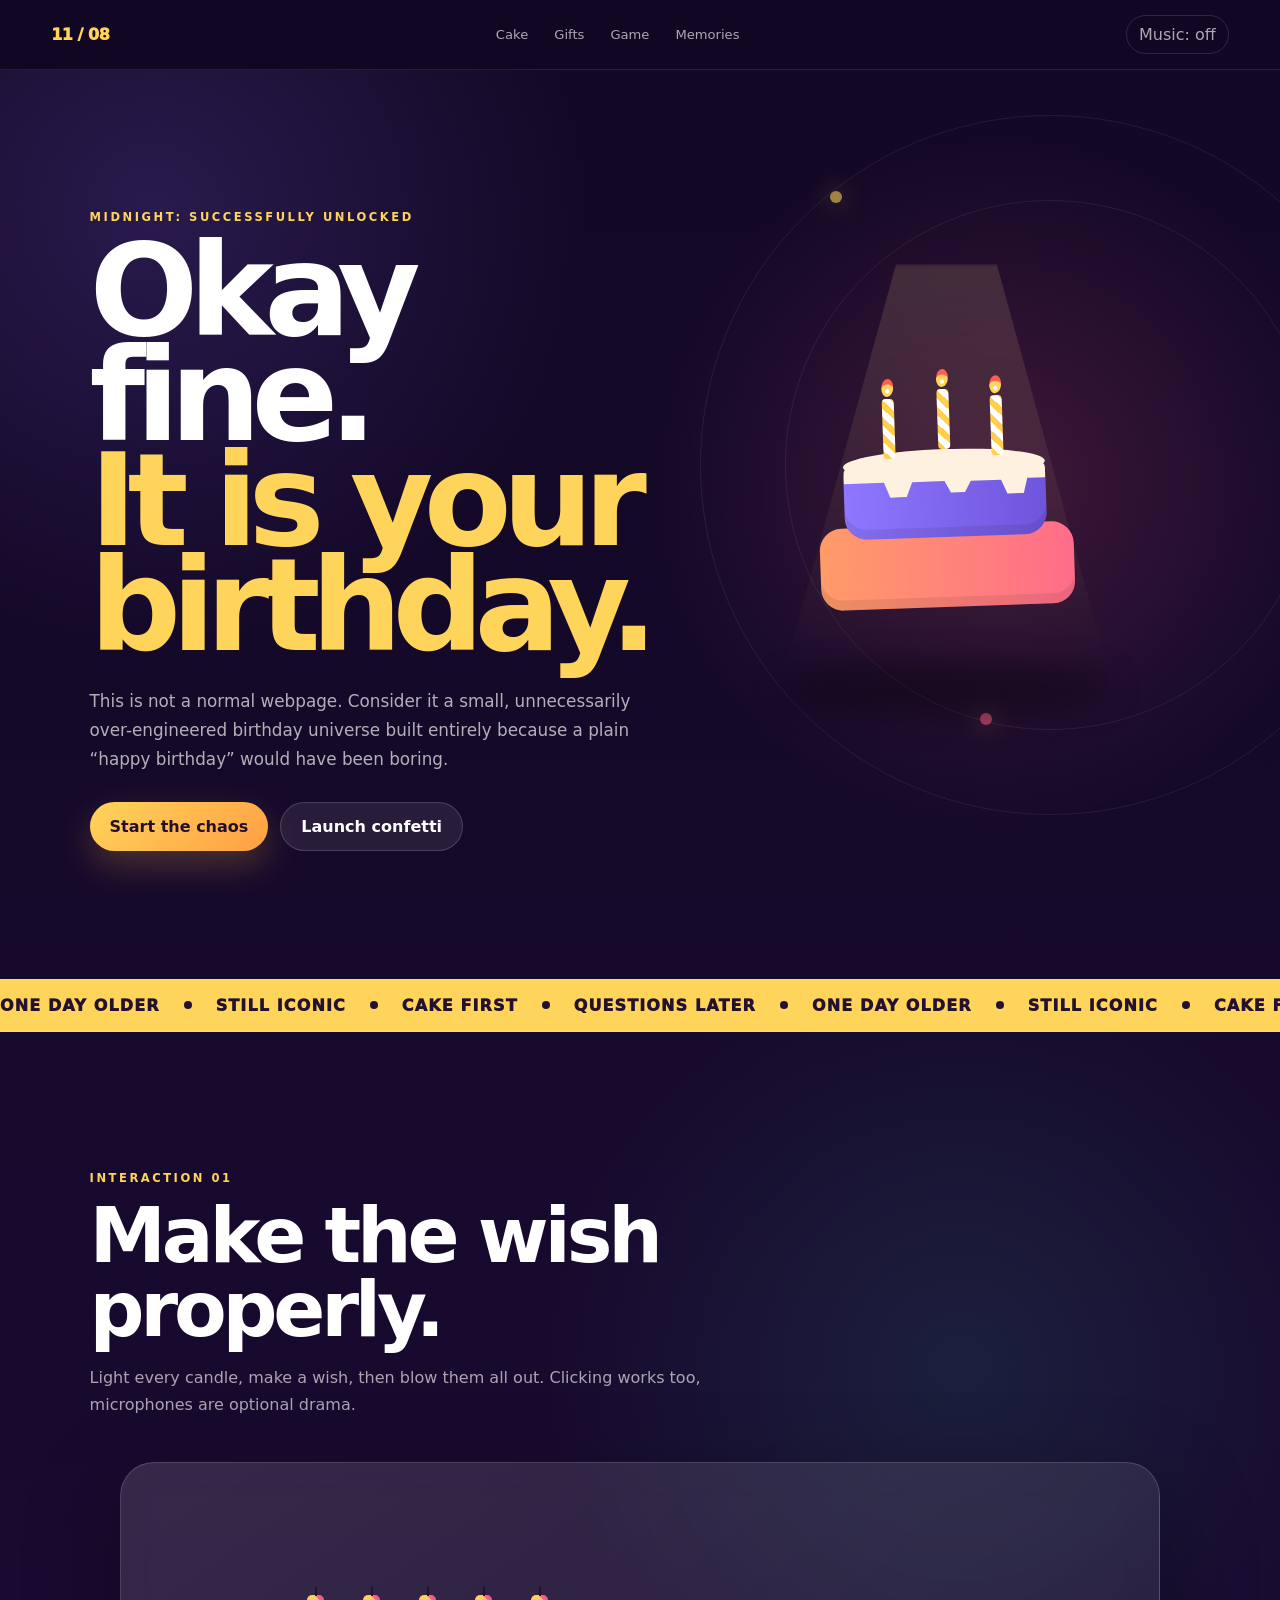
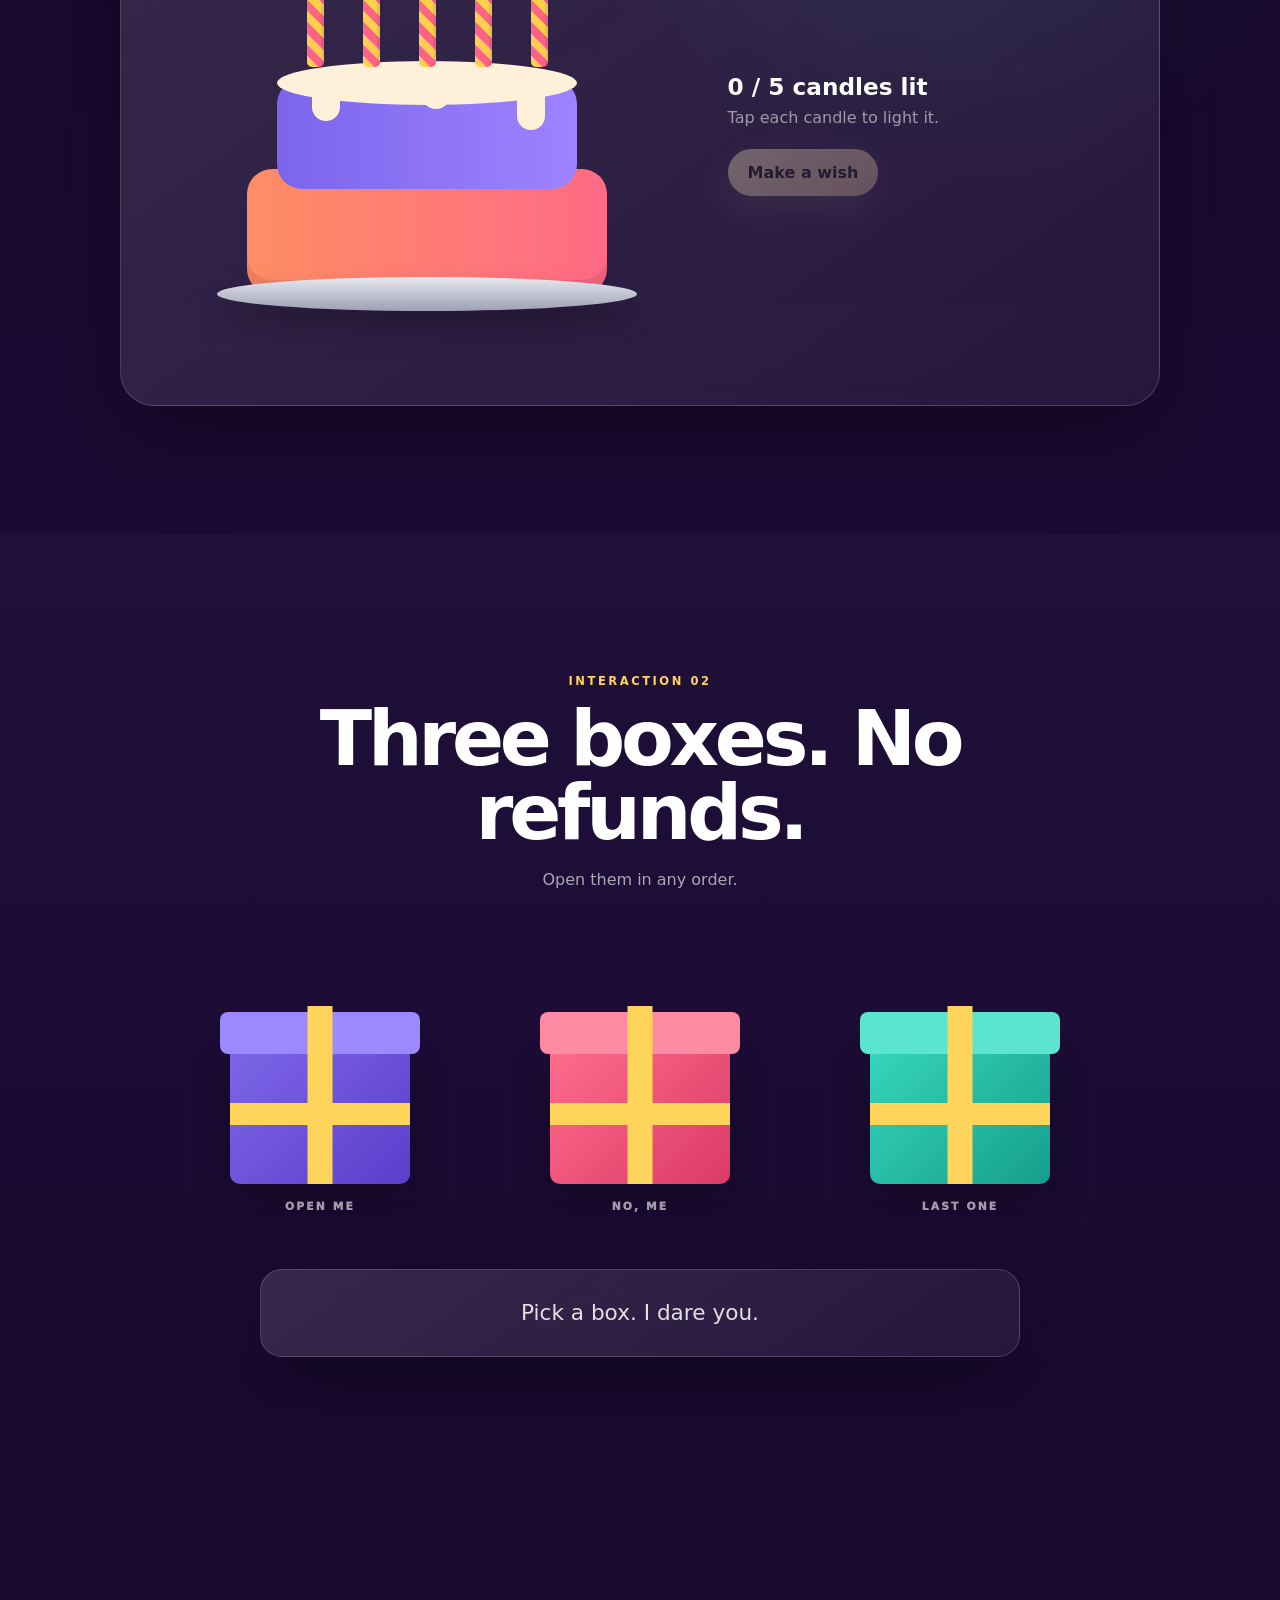
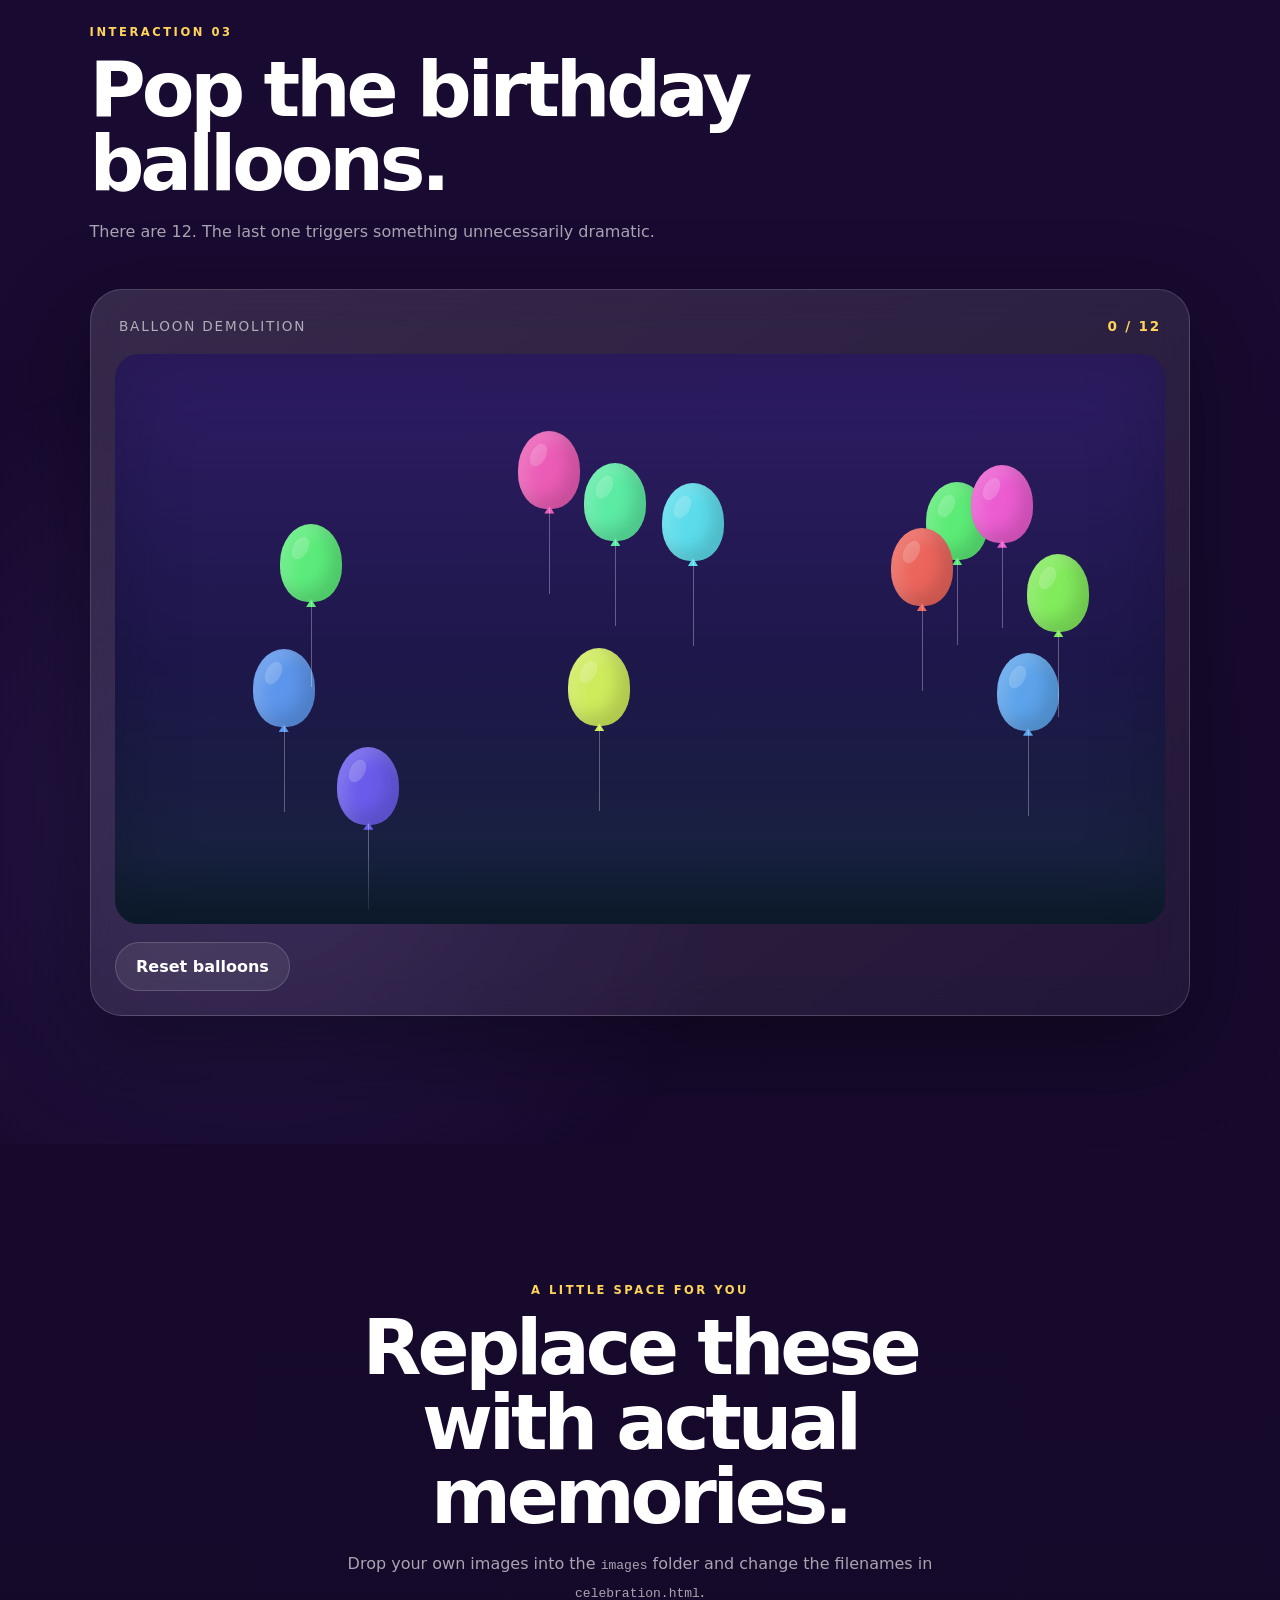
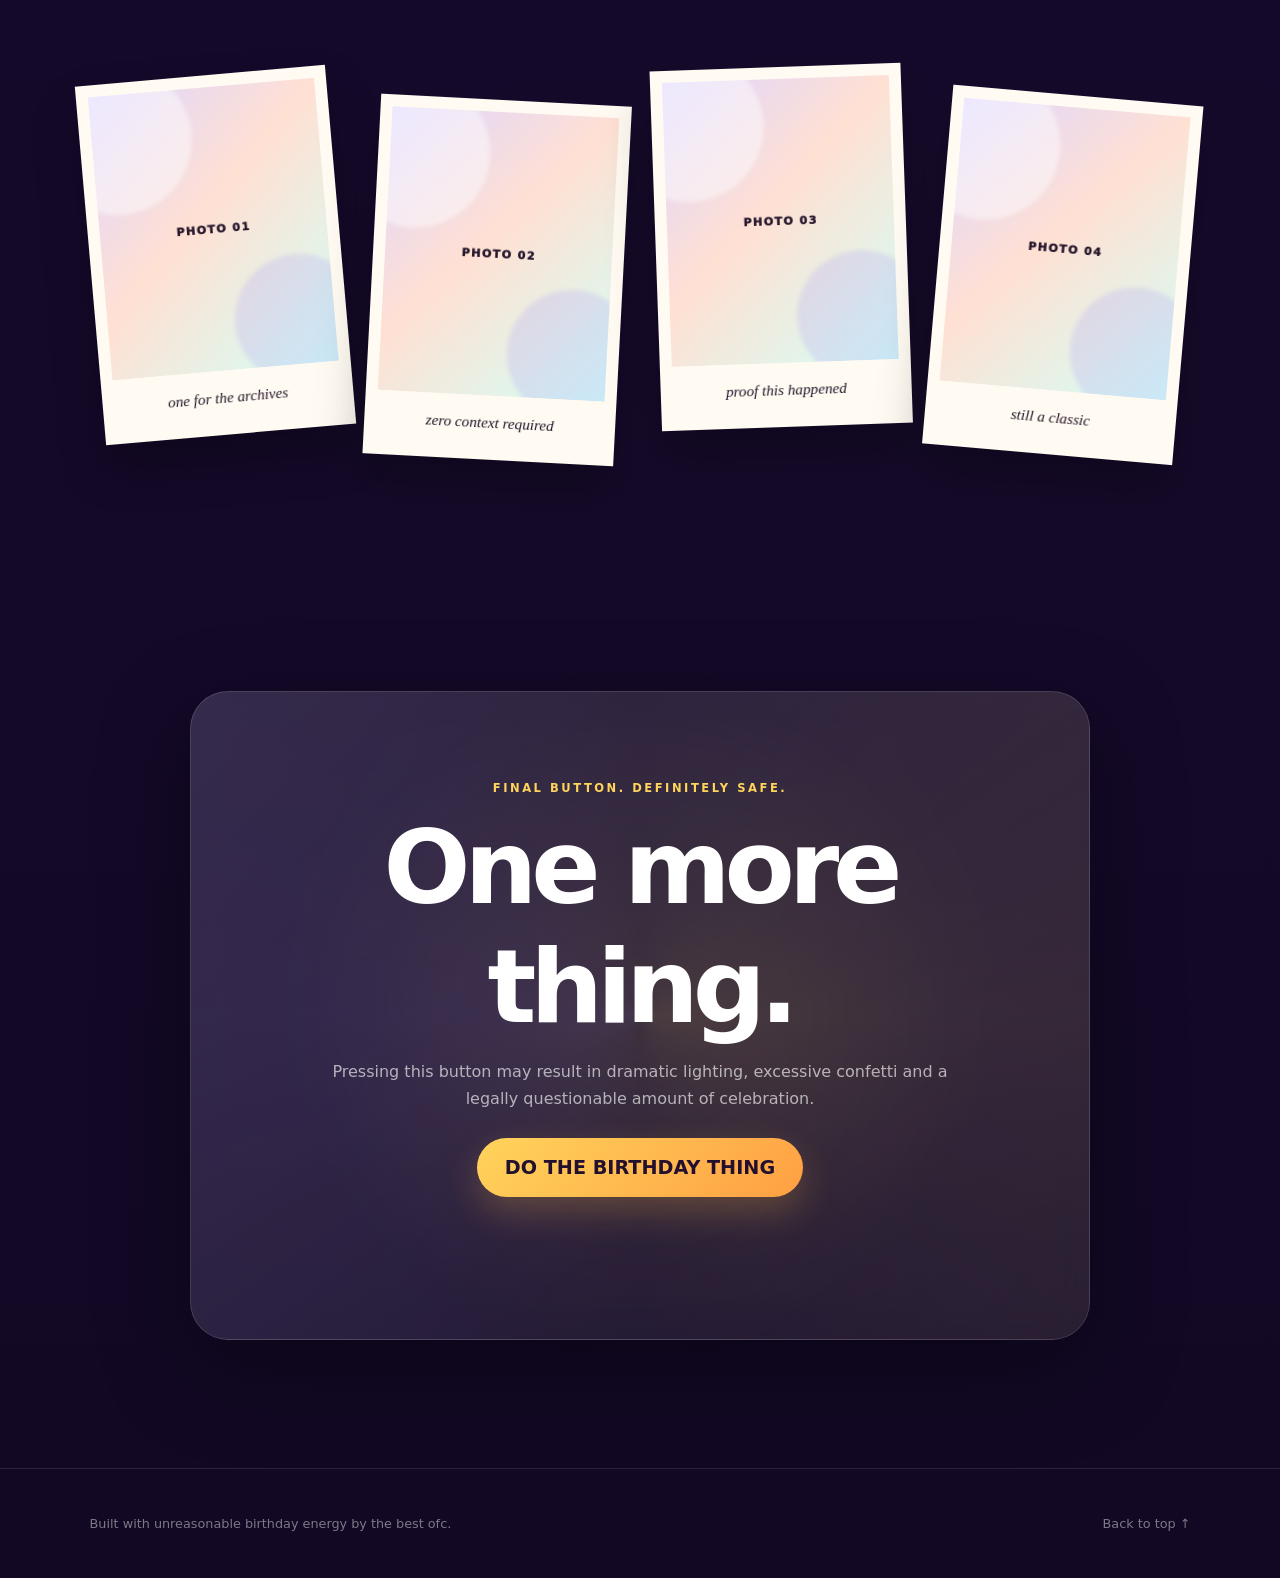
==== commit feee708b: "Update celebration.html" ====
--- a/celebration.html
+++ b/celebration.html
@@ -75,7 +75,7 @@
       <div class="section-heading">
         <p class="eyebrow">INTERACTION 01</p>
         <h2>Make the wish properly.</h2>
-        <p>Light every candle, make a wish, then blow them all out. Clicking works too — microphones are optional drama.</p>
+        <p>Light every candle, make a wish, then blow them all out. Clicking works too, microphones are optional drama.</p>
       </div>
 
       <div class="interactive-cake-card glass-card">
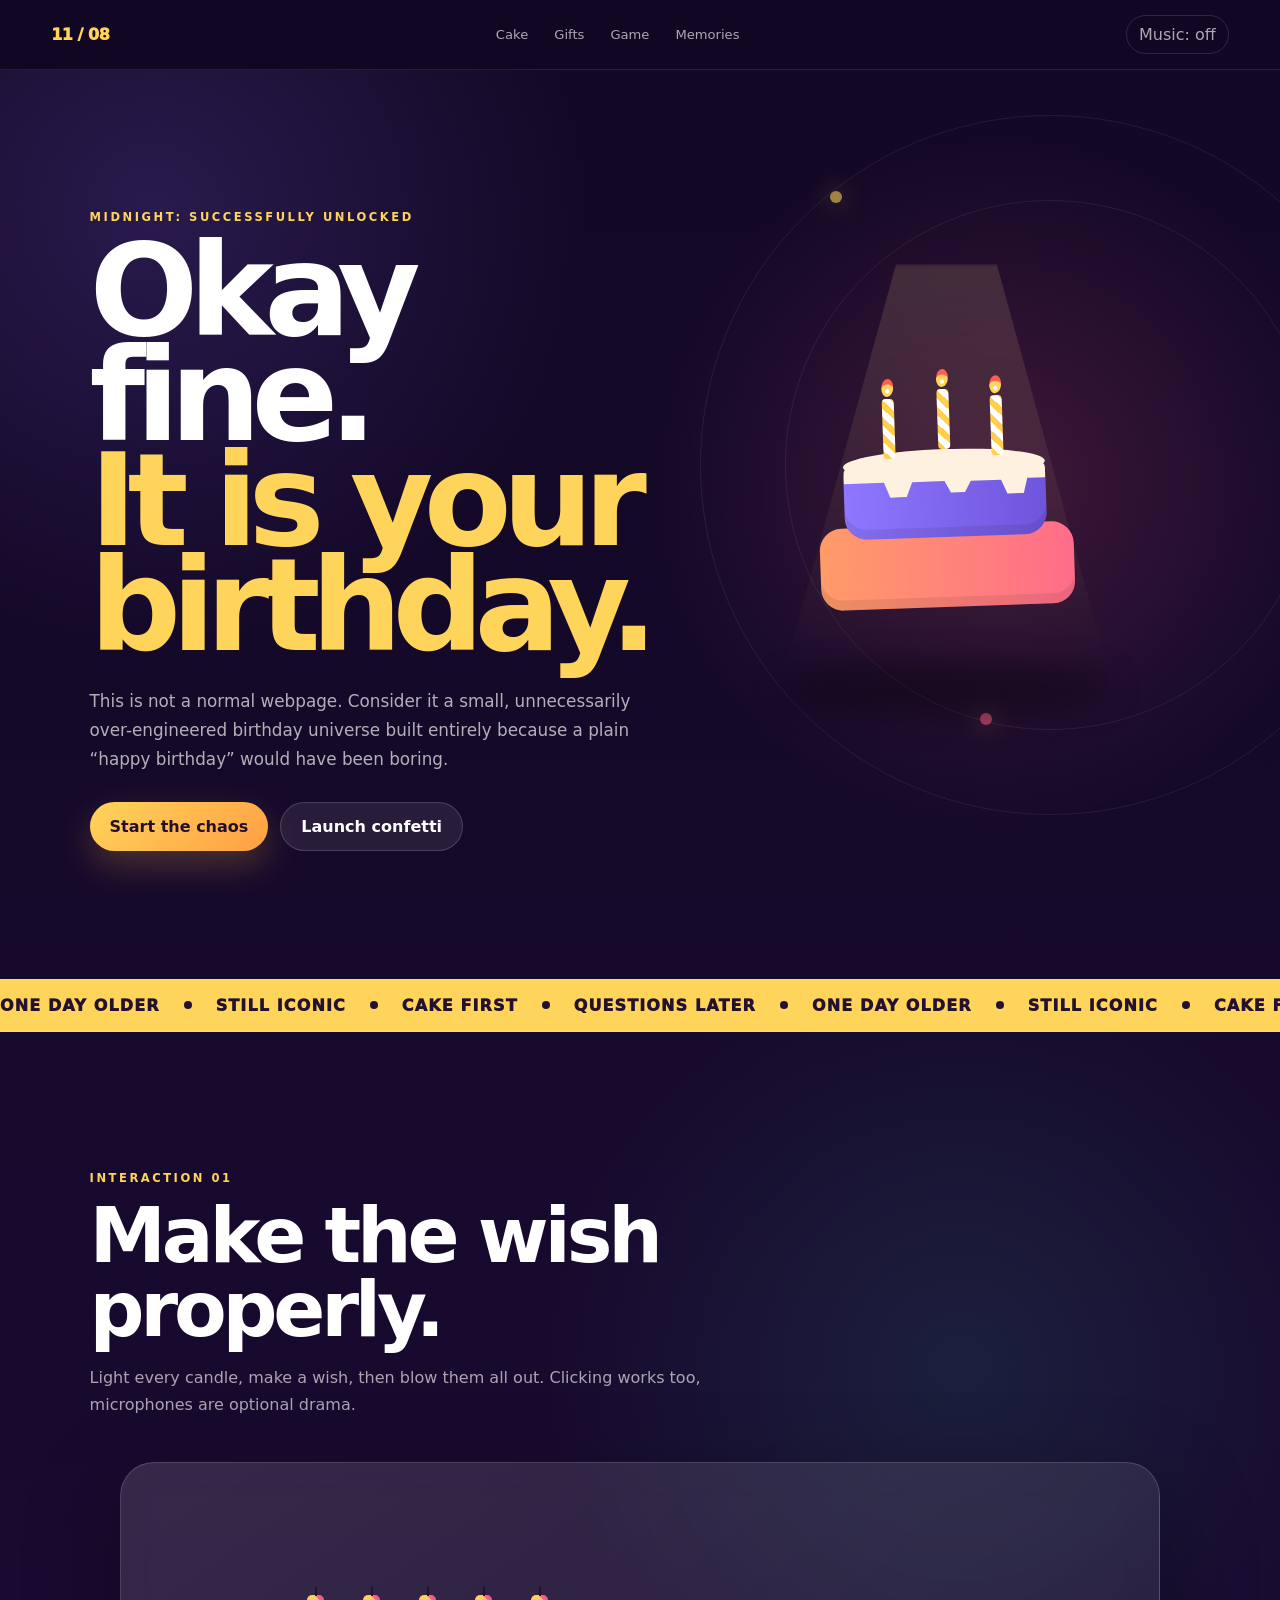
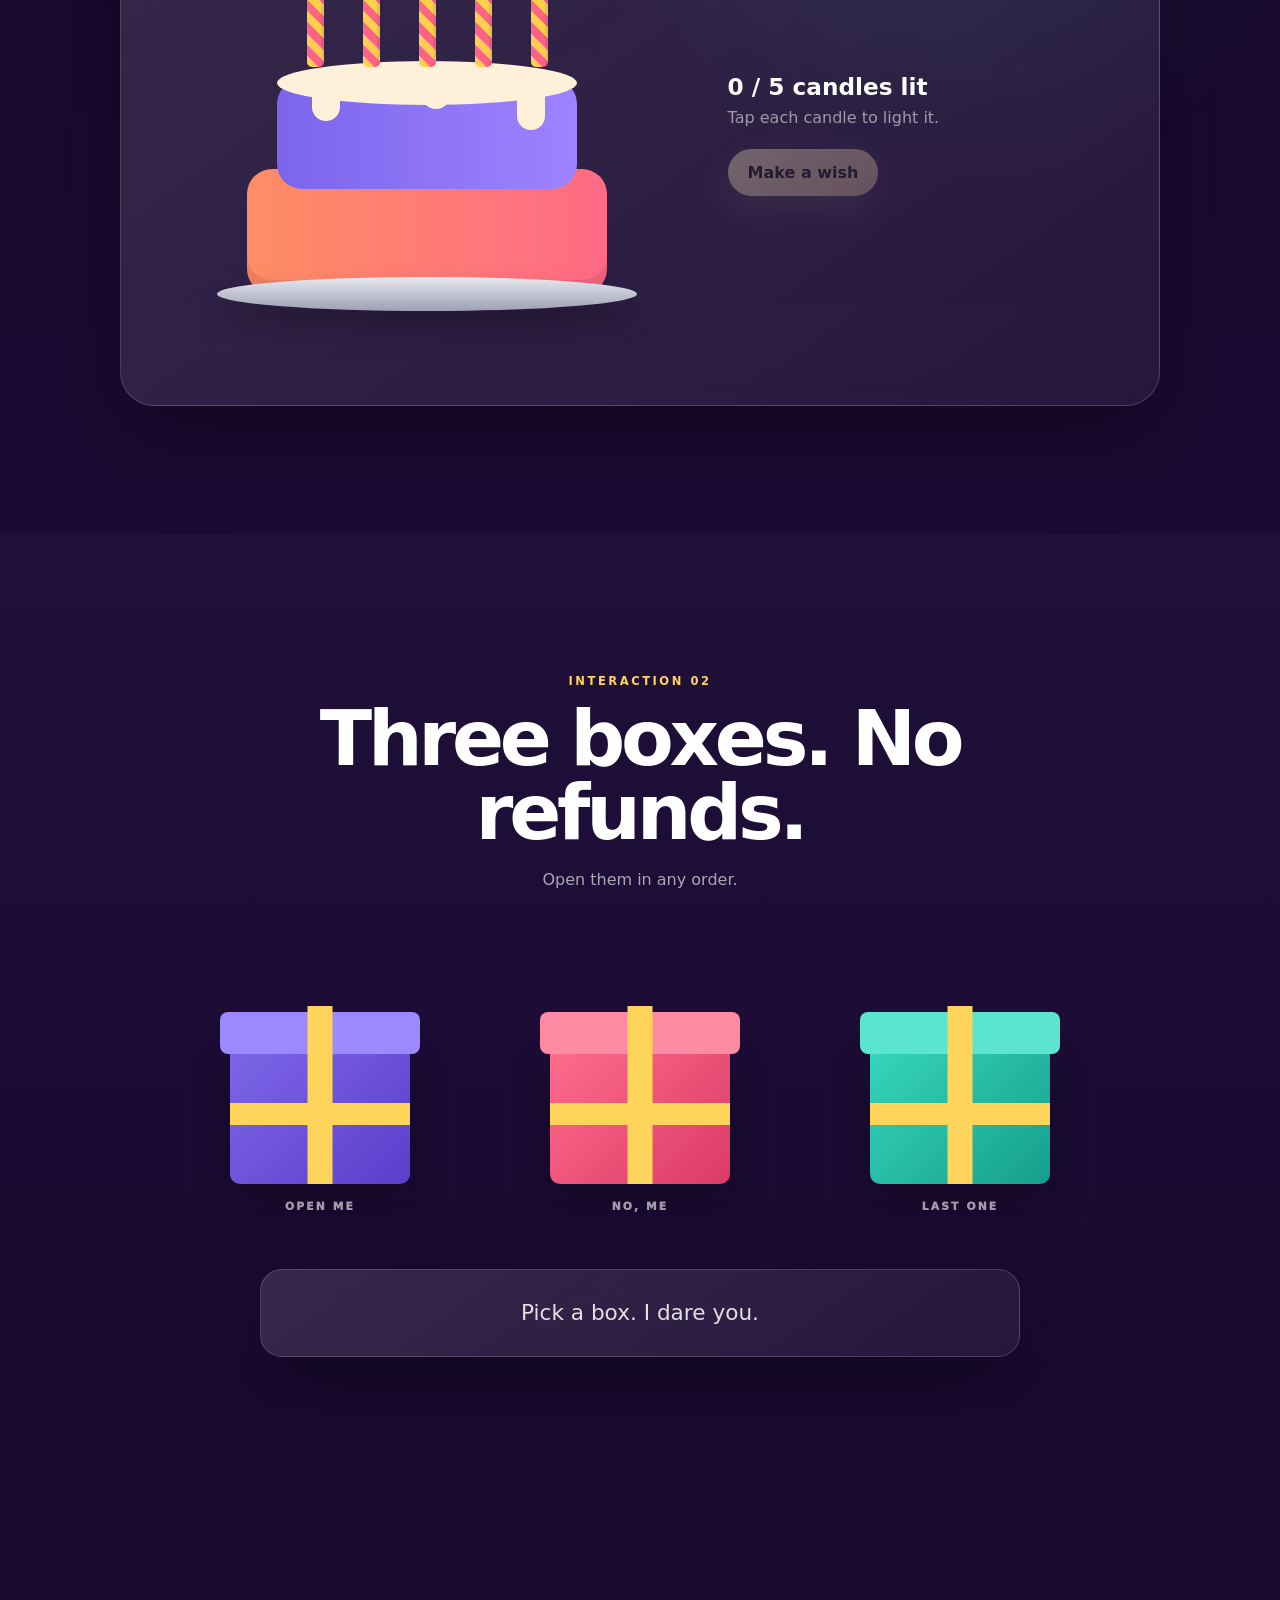
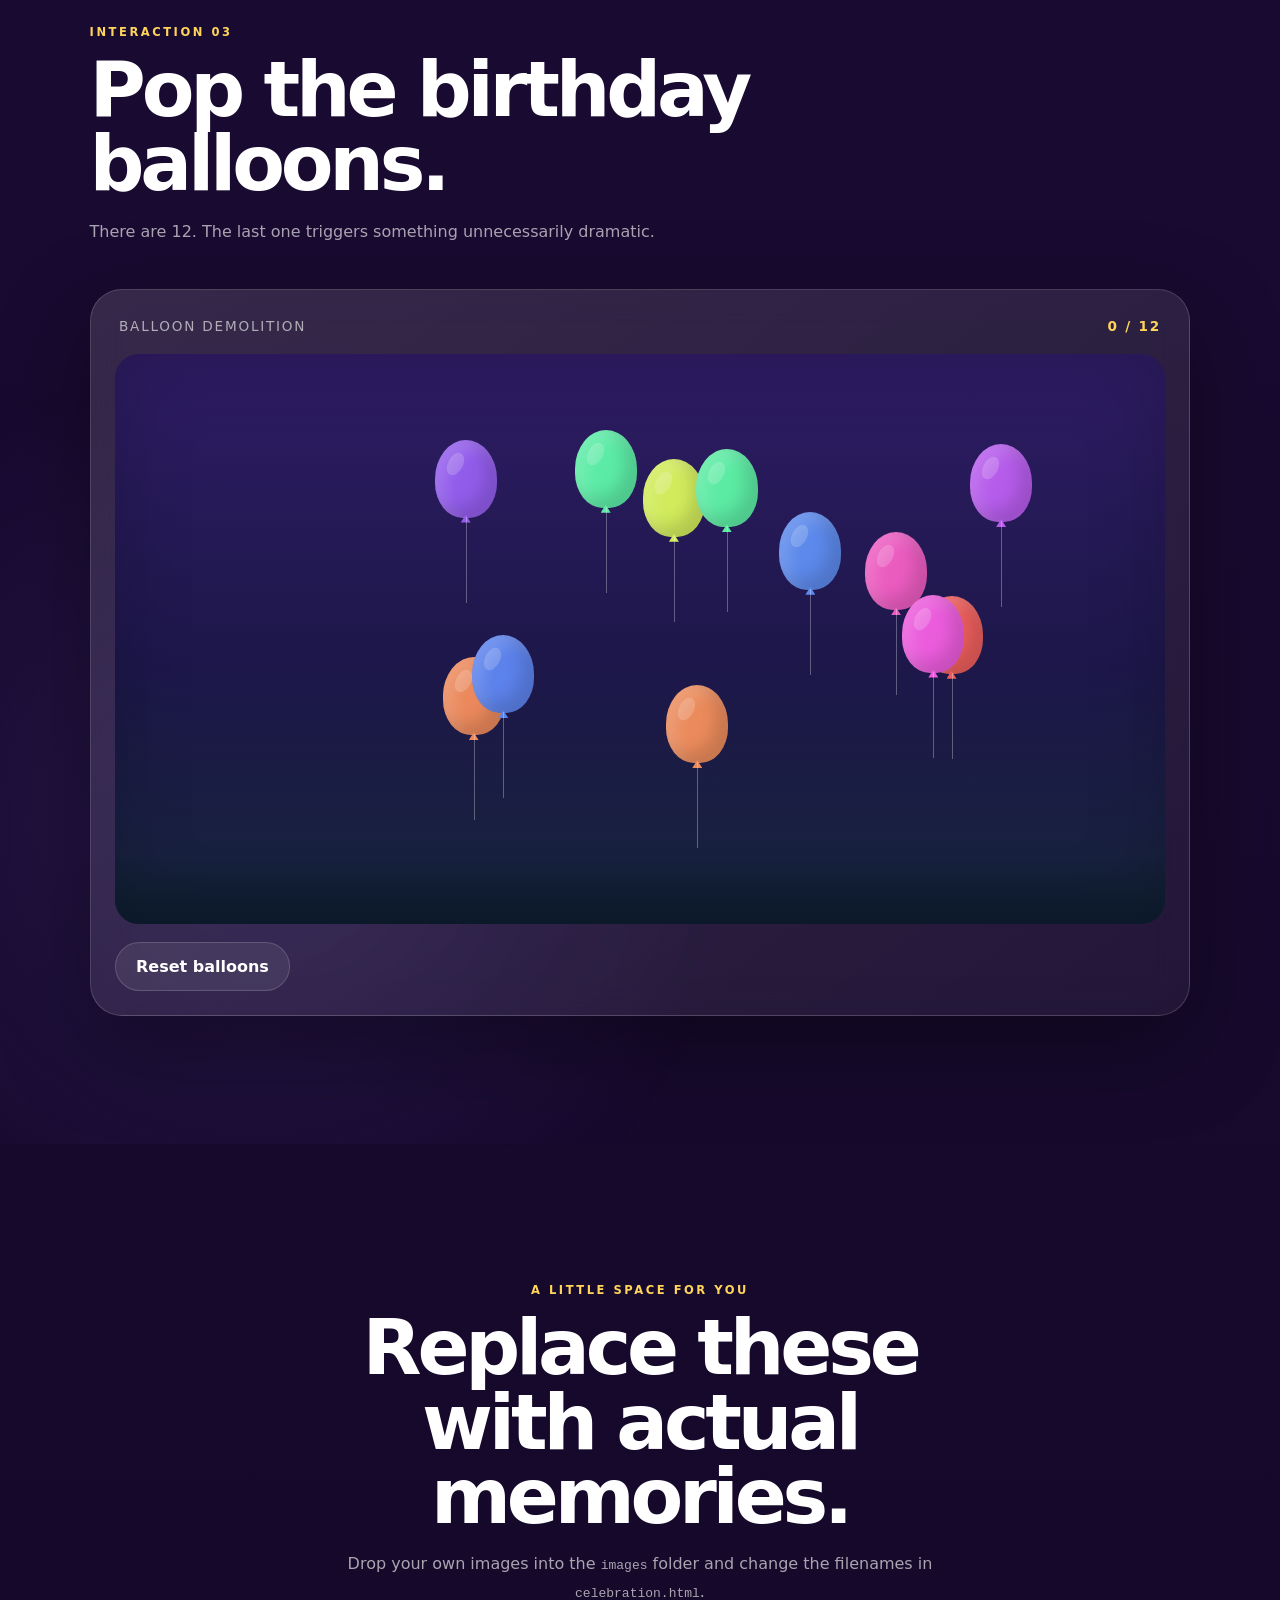
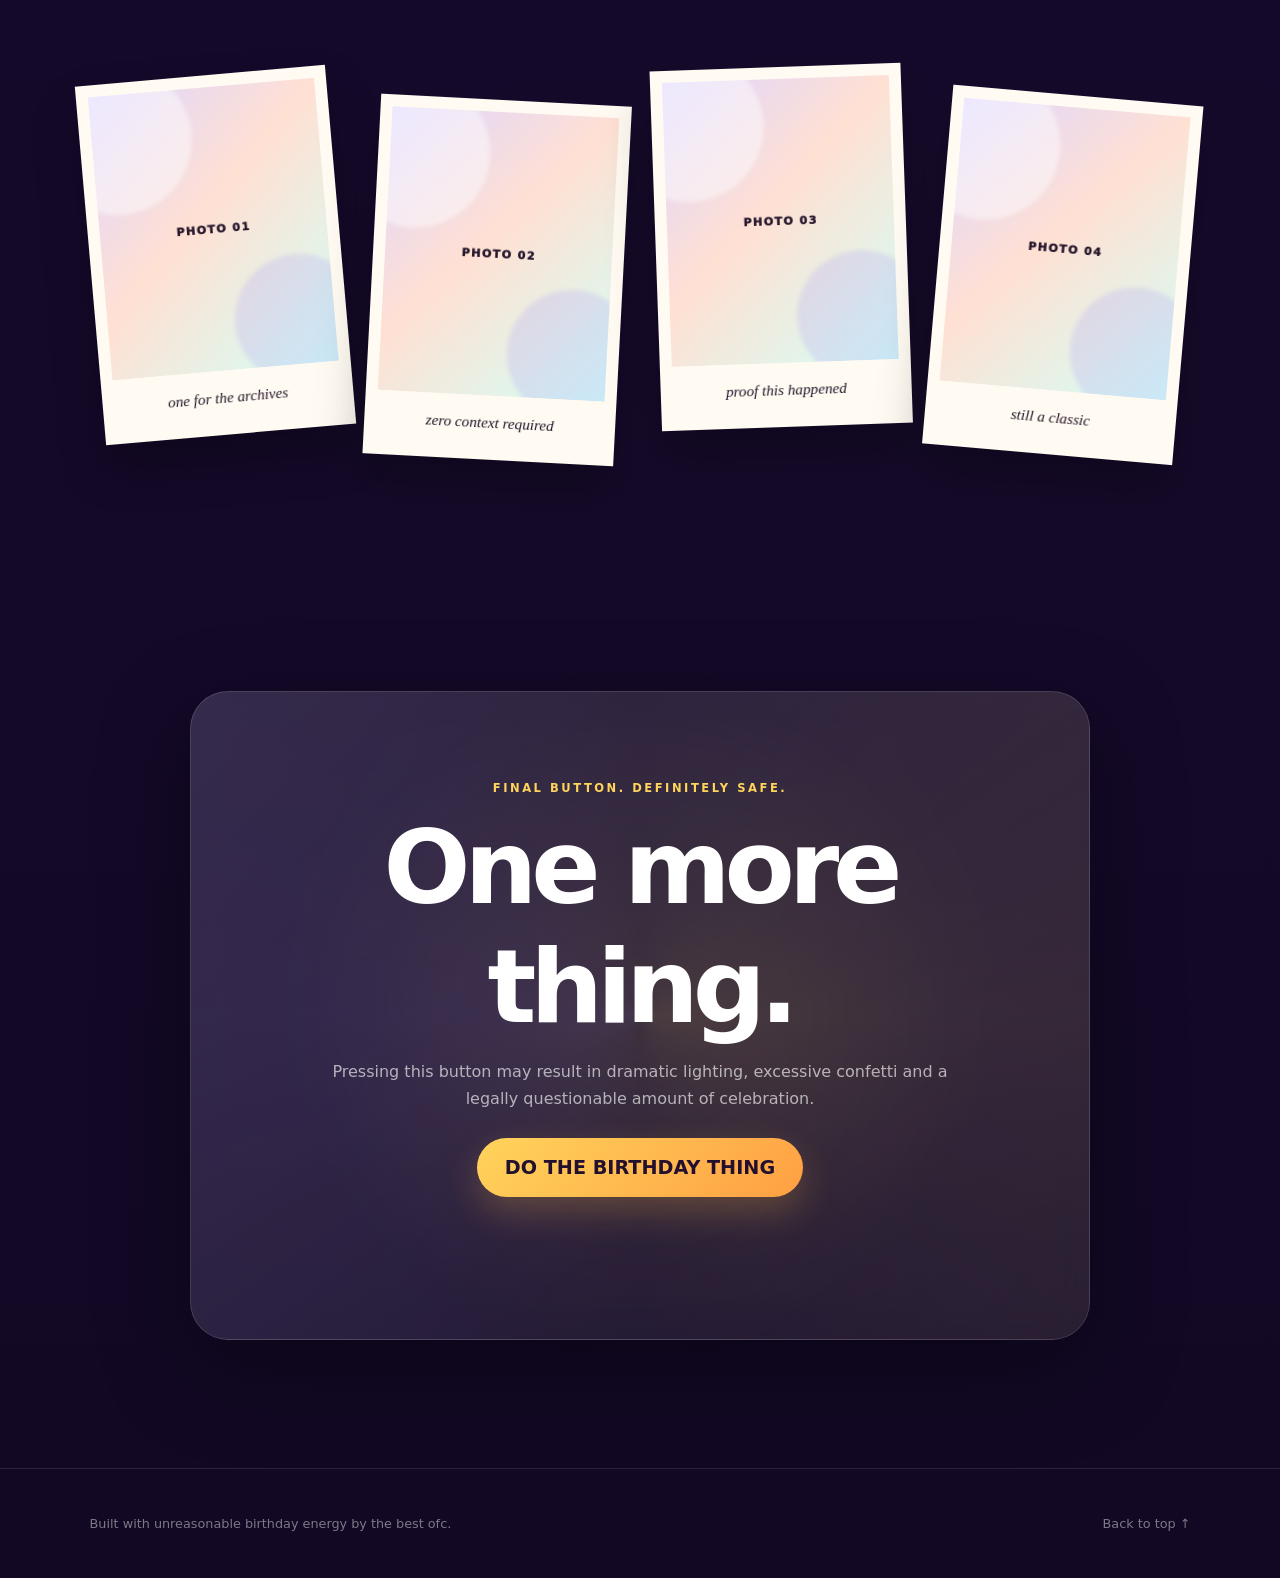
==== commit b0f51ade: "Update celebration.html" ====
--- a/celebration.html
+++ b/celebration.html
@@ -114,7 +114,7 @@
           <span class="gift-lid"></span><span class="gift-box-body"></span><span class="gift-ribbon-v"></span><span class="gift-ribbon-h"></span>
           <span class="gift-label">OPEN ME</span>
         </button>
-        <button class="reveal-gift" data-message="May every plan that deserves to work, work — and every terrible idea at least become a great story.">
+        <button class="reveal-gift" data-message="May every plan that deserves to work, work and every terrible idea at least become a great story.">
           <span class="gift-lid"></span><span class="gift-box-body"></span><span class="gift-ribbon-v"></span><span class="gift-ribbon-h"></span>
           <span class="gift-label">NO, ME</span>
         </button>
